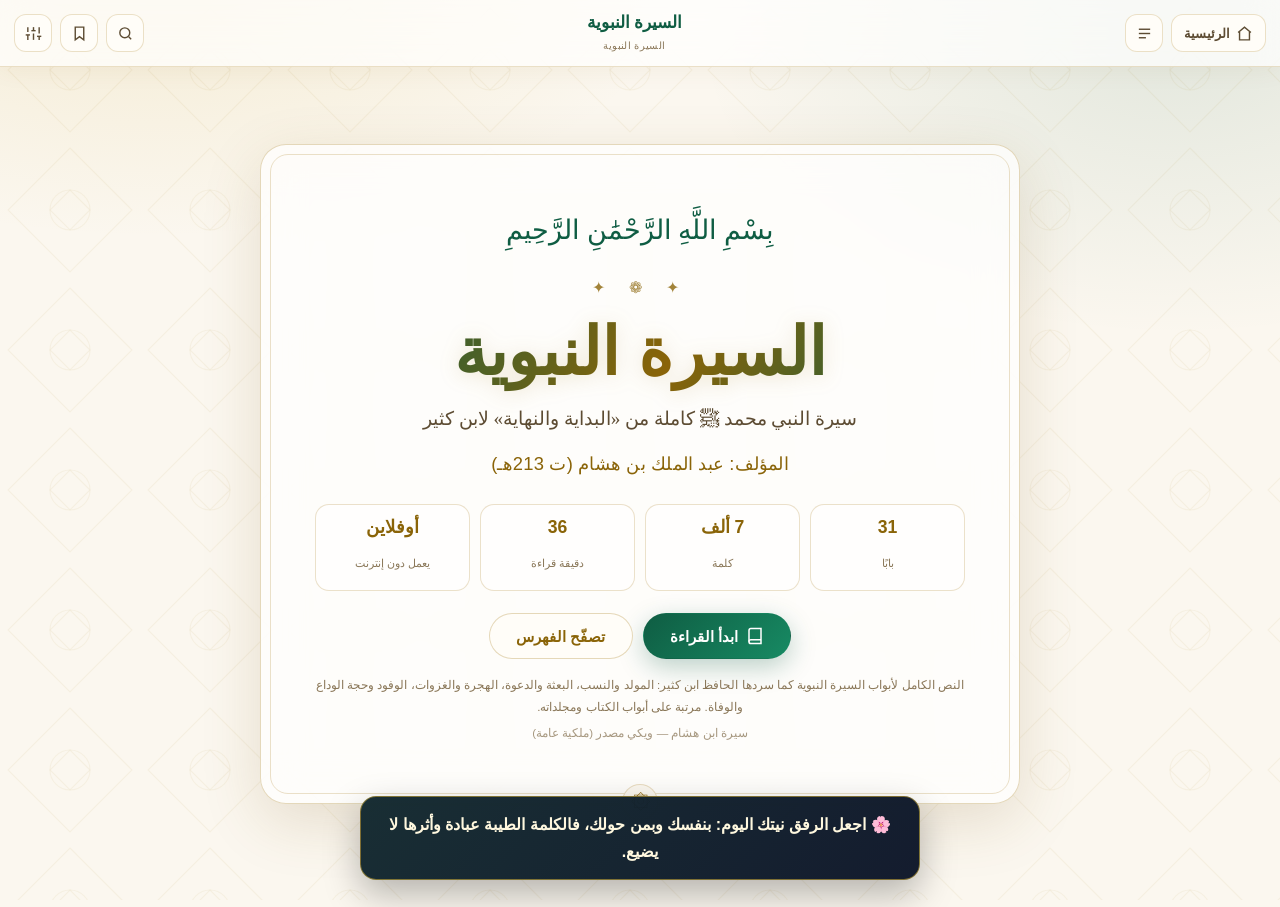
==== book.html @ a49c8659 "Add files via upload" ====
<!DOCTYPE html>
<html lang="ar" dir="rtl" data-theme="">
<head><meta http-equiv="Content-Security-Policy" content="default-src 'self' https: data: blob: 'unsafe-inline' 'unsafe-eval'; object-src 'none'; base-uri 'self'; form-action 'self'">
<meta charset="UTF-8">
<meta name="viewport" content="width=device-width, initial-scale=1, maximum-scale=5">
<title>الكتاب · رفيق المسلم</title>
<meta name="theme-color" content="#fbf7ef">
<link rel="manifest" href="./manifest.json">
<link rel="preconnect" href="https://fonts.googleapis.com">
<link rel="preconnect" href="https://fonts.gstatic.com" crossorigin>
<link href="https://fonts.googleapis.com/css2?family=Amiri:ital,wght@0,400;0,700;1,400&family=Scheherazade+New:wght@400;500;600;700&family=Reem+Kufi:wght@400;500;600;700&display=swap" rel="stylesheet">
<script>
(function(){
  var m='light';
  try{
    var q=new URLSearchParams(location.search).get('theme');
    var g=localStorage.getItem('rm_theme');
    m=q||g||'light';
  }catch(e){}
  if(m!=='dark') m='light';
  document.documentElement.setAttribute('data-theme',m==='dark'?'dark':'');
  document.documentElement.setAttribute('data-mode',m);
})();
</script>
<style>
:root{
  --bg:#fbf7ef; --bg2:#f4ecdc; --paper:#fffdf8; --ink:#2b2115; --ink-soft:#5d4c33; --ink-mute:#8a7758;
  --emerald:#0f5d43; --emerald-2:#178a63; --gold:#a37813; --gold-soft:#c9a227; --gold-line:rgba(163,120,19,.28);
  --accent:#8d2b2b; --line:rgba(163,120,19,.22); --line-strong:rgba(163,120,19,.45);
  --glass:rgba(255,255,255,.72); --glass-2:rgba(255,255,255,.55);
  --shadow:0 8px 30px rgba(120,88,23,.10); --shadow-lg:0 18px 60px rgba(120,88,23,.16);
  --fs:20px; --lh:2.05; --radius:18px;
  --font-q:'Amiri','Scheherazade New',serif; --font-b:'Scheherazade New','Amiri',serif;
  --font-d:'Reem Kufi','Cairo',sans-serif; --font-ui:'Reem Kufi','Tajawal',sans-serif;
}
html[data-theme="dark"]{
  --bg:#080e1a; --bg2:#0d1626; --paper:#111c2e; --ink:#ece7db; --ink-soft:#c3baa7; --ink-mute:#8d8677;
  --emerald:#5ad6a4; --emerald-2:#2fa87a; --gold:#e8c260; --gold-soft:#f5d783; --gold-line:rgba(232,194,96,.3);
  --accent:#e8837a; --line:rgba(232,194,96,.18); --line-strong:rgba(232,194,96,.4);
  --glass:rgba(19,31,49,.72); --glass-2:rgba(19,31,49,.55);
  --shadow:0 8px 30px rgba(0,0,0,.45); --shadow-lg:0 18px 60px rgba(0,0,0,.6);
}
*{box-sizing:border-box;margin:0;padding:0}
html{scroll-behavior:smooth;-webkit-text-size-adjust:100%}
body{
  font-family:var(--font-b);background:var(--bg);color:var(--ink);line-height:var(--lh);font-size:var(--fs);
  overflow-x:hidden;transition:background .35s,color .35s;
  background-image:
    radial-gradient(900px 500px at 12% -8%,rgba(201,162,39,.16),transparent 62%),
    radial-gradient(800px 500px at 92% 4%,rgba(15,93,67,.10),transparent 60%);
  background-attachment:fixed;
}
html[data-theme="dark"] body{background-image:radial-gradient(900px 520px at 12% -8%,rgba(232,194,96,.10),transparent 62%),radial-gradient(900px 520px at 92% 6%,rgba(45,168,122,.10),transparent 60%)}
body::before{
  content:"";position:fixed;inset:0;pointer-events:none;z-index:0;opacity:.45;
  background-image:url("data:image/svg+xml;utf8,<svg xmlns='http://www.w3.org/2000/svg' width='140' height='140' viewBox='0 0 140 140'><g fill='none' stroke='%23a37813' stroke-opacity='.13' stroke-width='1.1'><path d='M70 8 L132 70 L70 132 L8 70 Z'/><circle cx='70' cy='70' r='20'/><path d='M70 50 L90 70 L70 90 L50 70 Z'/></g></svg>");
  background-size:140px 140px;
}
html[data-theme="dark"] body::before{opacity:.25}
button{font-family:inherit;cursor:pointer;border:0;background:none;color:inherit}
::selection{background:rgba(201,162,39,.32)}
::-webkit-scrollbar{width:10px;height:10px}
::-webkit-scrollbar-thumb{background:var(--gold-line);border-radius:8px}

#bar{position:fixed;top:0;right:0;left:0;height:3px;z-index:60}
#barFill{height:100%;width:0;background:linear-gradient(90deg,var(--emerald),var(--gold-soft));box-shadow:0 0 10px var(--gold-line)}
header{
  position:sticky;top:0;z-index:50;display:flex;align-items:center;gap:8px;padding:10px 14px;
  background:var(--glass);backdrop-filter:blur(16px) saturate(1.2);border-bottom:1px solid var(--line);
  box-shadow:0 4px 24px rgba(120,88,23,.06);
}
.hbtn{display:inline-flex;align-items:center;justify-content:center;gap:6px;height:38px;min-width:38px;padding:0 12px;border-radius:12px;border:1px solid var(--line);background:var(--paper);color:var(--ink-soft);font-family:var(--font-ui);font-size:.8rem;font-weight:600;transition:.2s;white-space:nowrap}
.hbtn:hover{border-color:var(--line-strong);color:var(--ink);transform:translateY(-1px);box-shadow:var(--shadow)}
.hbtn svg{width:17px;height:17px;stroke:currentColor;fill:none;stroke-width:2}
.hbtn.icon{padding:0}
.brand{display:flex;flex-direction:column;align-items:center;gap:1px;flex:1;min-width:0;cursor:pointer}
.brand b{font-family:var(--font-d);font-size:1.05rem;color:var(--emerald);line-height:1.5;white-space:nowrap;overflow:hidden;text-overflow:ellipsis;max-width:100%}
.brand span{font-family:var(--font-ui);font-size:.62rem;color:var(--ink-mute);letter-spacing:.4px}
html[data-theme="dark"] .brand b{color:var(--gold)}

#cover{position:relative;z-index:1;min-height:calc(100vh - 60px);display:flex;align-items:center;justify-content:center;padding:34px 18px 60px}
.cover-card{position:relative;width:min(760px,100%);padding:clamp(24px,5vw,58px) clamp(18px,5vw,54px);text-align:center;background:var(--glass);backdrop-filter:blur(20px);border:1.5px solid var(--gold-line);border-radius:26px;box-shadow:var(--shadow-lg)}
.cover-card::before{content:"";position:absolute;inset:9px;border:1px solid var(--line);border-radius:18px;pointer-events:none}
.cover-card::after{content:"۞";position:absolute;bottom:-17px;left:50%;transform:translateX(-50%);width:34px;height:34px;background:var(--bg);color:var(--gold);font-size:20px;line-height:32px;border:1px solid var(--line);border-radius:50%}
.bismillah{font-family:var(--font-q);font-size:clamp(1.2rem,3.4vw,1.7rem);color:var(--emerald);margin-bottom:14px}
html[data-theme="dark"] .bismillah{color:var(--gold-soft)}
.orn{color:var(--gold);letter-spacing:10px;font-size:1rem;opacity:.8;margin:6px 0 4px}
.cover-title{font-family:var(--font-d);font-size:clamp(2.2rem,7.6vw,4.1rem);line-height:1.3;margin:6px 0 2px;background:linear-gradient(120deg,var(--emerald),var(--gold) 55%,var(--emerald));-webkit-background-clip:text;background-clip:text;color:transparent;filter:drop-shadow(0 2px 10px rgba(163,120,19,.18))}
html[data-theme="dark"] .cover-title{background:linear-gradient(120deg,var(--gold-soft),#fff5cf 45%,var(--gold));-webkit-background-clip:text;background-clip:text}
.cover-sub{font-family:var(--font-q);font-size:clamp(1rem,2.6vw,1.2rem);color:var(--ink-soft);margin-top:6px;line-height:1.9}
.cover-author{font-family:var(--font-d);font-size:clamp(.95rem,2.2vw,1.15rem);color:var(--gold);margin-top:8px;letter-spacing:.2px}
.cover-note2{font-family:var(--font-ui);font-size:.72rem;color:var(--ink-mute);margin-top:16px;line-height:1.9}
.cover-meta{display:flex;flex-wrap:wrap;gap:10px;justify-content:center;margin:22px 0 6px}
.meta{flex:1 1 120px;min-width:104px;padding:10px 12px;border:1px solid var(--line);border-radius:14px;background:var(--glass-2)}
.meta b{display:block;font-family:var(--font-ui);font-size:1.10rem;color:var(--gold);line-height:1.4}
.meta span{font-family:var(--font-ui);font-size:.7rem;color:var(--ink-mute)}
.cover-cta{display:flex;flex-wrap:wrap;gap:10px;justify-content:center;margin-top:22px}
.cta{display:inline-flex;align-items:center;gap:8px;padding:13px 26px;border-radius:999px;font-family:var(--font-ui);font-size:.92rem;font-weight:700;transition:.22s;border:1.5px solid transparent}
.cta.primary{background:linear-gradient(135deg,var(--emerald),var(--emerald-2));color:#fff;box-shadow:0 8px 26px rgba(15,93,67,.28)}
.cta.primary:hover{transform:translateY(-2px);box-shadow:0 12px 34px rgba(15,93,67,.36)}
.cta.ghost{border-color:var(--gold-line);color:var(--gold);background:var(--paper)}
.cta.ghost:hover{background:var(--gold);color:#fff;border-color:var(--gold)}

#reader{position:relative;z-index:1;display:none}
#reader.on{display:block}
.layout{display:flex;align-items:flex-start;max-width:1440px;margin:0 auto}
aside{position:sticky;top:59px;width:330px;flex:0 0 330px;height:calc(100vh - 59px);overflow-y:auto;border-left:1px solid var(--line);background:var(--glass);backdrop-filter:blur(14px);padding:14px 10px 40px}
aside h3{font-family:var(--font-d);font-size:1.05rem;color:var(--emerald);padding:6px 10px 10px;display:flex;justify-content:space-between;align-items:center}
html[data-theme="dark"] aside h3{color:var(--gold)}
aside h3 em{font-family:var(--font-ui);font-style:normal;font-size:.68rem;color:var(--ink-mute)}
#idxSearch{width:100%;padding:9px 12px;border-radius:12px;border:1px solid var(--line);background:var(--paper);color:var(--ink);font-family:var(--font-ui);font-size:.8rem;margin-bottom:10px}
.part-title{font-family:var(--font-ui);font-size:.7rem;letter-spacing:1px;color:var(--gold);margin:14px 10px 6px;padding-bottom:6px;border-bottom:1px dashed var(--line);display:flex;gap:6px;align-items:center}
.ch{display:flex;gap:8px;align-items:flex-start;padding:8px 10px;border-radius:10px;font-size:.82rem;line-height:1.6;color:var(--ink-soft);cursor:pointer;border:1px solid transparent;transition:.15s;font-family:var(--font-b)}
.ch:hover{background:var(--bg2);color:var(--ink);border-color:var(--line)}
.ch.active{background:linear-gradient(90deg,rgba(15,93,67,.14),rgba(201,162,39,.14));color:var(--emerald);font-weight:700;border-color:var(--gold-line)}
html[data-theme="dark"] .ch.active{color:var(--gold-soft)}
.ch i{flex:0 0 26px;height:20px;border-radius:6px;background:var(--bg2);color:var(--gold);font-family:var(--font-ui);font-size:.66rem;font-style:normal;display:flex;align-items:center;justify-content:center;margin-top:2px}
.ch.done i{background:var(--emerald);color:#fff}
.ch b{font-weight:inherit;flex:1}
main{flex:1;min-width:0;padding:22px clamp(14px,3vw,40px) 90px}
.chapter{max-width:860px;margin:0 auto 26px;background:var(--paper);border:1px solid var(--line);border-radius:var(--radius);padding:clamp(20px,3.4vw,42px);box-shadow:var(--shadow);position:relative;overflow:hidden}
.chapter::before{content:"";position:absolute;top:0;right:0;left:0;height:4px;background:linear-gradient(90deg,var(--emerald),var(--gold-soft),var(--emerald))}
.ch-head{text-align:center;padding-bottom:16px;margin-bottom:20px;border-bottom:1px solid var(--line);position:relative}
.ch-num{font-family:var(--font-ui);font-size:.7rem;letter-spacing:2px;color:var(--gold);display:block;margin-bottom:6px}
.ch-title{font-family:var(--font-d);font-size:clamp(1.4rem,3.6vw,1.95rem);line-height:1.6;color:var(--emerald)}
html[data-theme="dark"] .ch-title{color:var(--gold-soft)}
.ch-word{font-family:var(--font-ui);font-size:.66rem;color:var(--ink-mute);margin-top:6px}
.ch-actions{display:flex;gap:6px;justify-content:center;margin-top:12px;flex-wrap:wrap}
.act{display:inline-flex;align-items:center;gap:5px;padding:6px 12px;border-radius:999px;border:1px solid var(--line);background:var(--bg2);color:var(--ink-soft);font-family:var(--font-ui);font-size:.7rem;transition:.18s}
.act:hover{border-color:var(--gold);color:var(--gold)}
.act.on{background:var(--gold);color:#fff;border-color:var(--gold)}
.body p{margin:0 0 1.05em;text-align:justify;text-justify:inter-word;word-spacing:.04em}
.sub-h{font-family:var(--font-d);font-size:1.25rem;color:var(--emerald);margin:26px 0 12px;display:flex;align-items:center;gap:8px;line-height:1.6}
.sub-h::before{content:"❁";color:var(--gold);font-size:.9rem}
html[data-theme="dark"] .sub-h{color:var(--gold-soft)}
.verse,.quote{font-family:var(--font-q);font-size:1.08em;color:var(--emerald);background:linear-gradient(135deg,rgba(15,93,67,.06),rgba(201,162,39,.09));border-right:3px solid var(--emerald);border-left:3px solid var(--gold-soft);padding:14px 18px;margin:18px 0;border-radius:12px}
html[data-theme="dark"] .verse,html[data-theme="dark"] .quote{background:linear-gradient(135deg,rgba(90,214,164,.08),rgba(232,194,96,.08))}
.note{background:rgba(201,162,39,.10);border:1px dashed var(--gold-line);border-radius:12px;padding:12px 16px;margin:14px 0;font-size:.96em;color:var(--ink-soft)}
.list-block{list-style:none;margin:0 0 16px;padding:0}
.list-block li{position:relative;padding:6px 26px 6px 0;line-height:1.95}
.list-block li::before{content:"✦";position:absolute;right:4px;top:8px;color:var(--gold);font-size:.8rem}
/* سؤال وجواب */
.qa-q{display:flex;gap:10px;align-items:flex-start;font-weight:700;color:var(--emerald);font-size:1.05em;margin:26px 0 8px;line-height:1.9}
html[data-theme="dark"] .qa-q{color:var(--gold-soft)}
.qa-q .qn{flex:0 0 26px;height:26px;border-radius:9px;display:grid;place-items:center;background:linear-gradient(135deg,var(--emerald),var(--emerald-2));color:#fff;font-family:var(--font-ui);font-size:.75rem;margin-top:3px}
.qa-a{padding-right:36px}
.qa-a p{margin:0 0 .8em;text-align:justify}
.dalil{position:relative;margin:10px 0 4px 36px;padding:10px 14px;border-radius:10px;background:linear-gradient(135deg,rgba(201,162,39,.13),rgba(201,162,39,.04));border-right:3px solid var(--gold-soft);font-family:var(--font-q);font-size:.98em;color:var(--ink-soft)}
.dalil::before{content:"الدليل";position:absolute;top:-9px;right:10px;font-family:var(--font-ui);font-size:.6rem;color:#fff;background:var(--gold);padding:1px 8px;border-radius:8px}
.end-orn{text-align:center;color:var(--gold);letter-spacing:8px;margin-top:22px;padding-top:14px;border-top:1px dashed var(--line);font-size:.9rem}
.nav-ch{display:flex;gap:10px;max-width:860px;margin:0 auto}
.nav-ch button{flex:1;padding:12px 14px;border-radius:14px;border:1px solid var(--line);background:var(--paper);font-family:var(--font-ui);font-size:.8rem;color:var(--ink-soft);transition:.2s;display:flex;flex-direction:column;gap:3px}
.nav-ch button:hover:not(:disabled){border-color:var(--gold);color:var(--gold);transform:translateY(-2px);box-shadow:var(--shadow)}
.nav-ch button:disabled{opacity:.35;cursor:not-allowed}
.nav-ch small{font-size:.64rem;color:var(--ink-mute)}
.panel{position:fixed;inset:0;z-index:70;display:none;align-items:flex-start;justify-content:center;background:rgba(20,14,4,.45);backdrop-filter:blur(5px);padding:70px 14px 20px;overflow-y:auto}
.panel.on{display:flex}
.panel-card{width:min(760px,100%);background:var(--paper);border:1px solid var(--gold-line);border-radius:20px;box-shadow:var(--shadow-lg);padding:16px}
.panel-head{display:flex;align-items:center;gap:10px;margin-bottom:12px}
.panel-head h4{font-family:var(--font-d);font-size:1.05rem;color:var(--emerald);flex:1}
html[data-theme="dark"] .panel-head h4{color:var(--gold)}
.search-input{width:100%;padding:12px 16px;border-radius:14px;border:1px solid var(--line);background:var(--bg2);color:var(--ink);font-family:var(--font-b);font-size:.95rem}
.res{max-height:min(60vh,520px);overflow-y:auto;margin-top:12px}
.res-item{padding:11px 13px;border-radius:12px;border:1px solid transparent;cursor:pointer;transition:.15s}
.res-item:hover{background:var(--bg2);border-color:var(--line)}
.res-item b{display:block;font-family:var(--font-ui);font-size:.82rem;color:var(--emerald);margin-bottom:3px}
html[data-theme="dark"] .res-item b{color:var(--gold-soft)}
.res-item span{font-size:.82rem;color:var(--ink-soft);line-height:1.8;display:block}
.res-item mark{background:rgba(201,162,39,.32);color:inherit;border-radius:3px;padding:0 1px}
.hint{font-family:var(--font-ui);font-size:.75rem;color:var(--ink-mute);text-align:center;padding:14px}
.set-row{display:flex;align-items:center;justify-content:space-between;gap:12px;padding:11px 4px;border-bottom:1px solid var(--line);font-family:var(--font-ui);font-size:.85rem}
.set-row:last-child{border:0}
.stepper{display:flex;align-items:center;gap:8px}
.stepper button{width:34px;height:34px;border-radius:10px;border:1px solid var(--line);background:var(--bg2);font-size:1.05rem;color:var(--ink-soft)}
.stepper button:hover{background:var(--gold);color:#fff;border-color:var(--gold)}
.stepper b{min-width:52px;text-align:center;font-family:var(--font-ui);font-size:.82rem;color:var(--gold)}
.morph{position:relative;width:44px;height:44px;flex:0 0 44px;border-radius:50%;display:grid;place-items:center;background:radial-gradient(circle at 32% 28%,#fff9e6,#f2d98a 60%,#d9b95c);border:1px solid rgba(163,120,19,.5);box-shadow:0 6px 18px rgba(163,120,19,.25),inset 0 0 12px rgba(255,255,255,.6);overflow:hidden;transition:background .45s;cursor:pointer}
html[data-theme="dark"] .morph{background:radial-gradient(circle at 32% 28%,#2c3a58,#15213a 60%,#0a1222);box-shadow:0 6px 20px rgba(0,0,0,.5),inset 0 0 14px rgba(120,150,220,.18);border-color:rgba(232,194,96,.45)}
.morph svg{position:absolute;width:22px;height:22px;transition:transform .5s cubic-bezier(.4,0,.2,1),opacity .35s}
.morph .sun{color:#a37813;transform:translateY(0)}
.morph .moon{color:#ffe9a8;transform:translateY(140%) rotate(-40deg);opacity:0}
html[data-theme="dark"] .morph .sun{transform:translateY(-140%) rotate(40deg);opacity:0}
html[data-theme="dark"] .morph .moon{transform:translateY(0) rotate(0);opacity:1}
#toast{position:fixed;bottom:26px;left:50%;transform:translate(-50%,20px);z-index:90;background:var(--emerald);color:#fff;padding:9px 20px;border-radius:999px;font-family:var(--font-ui);font-size:.78rem;opacity:0;pointer-events:none;transition:.3s;box-shadow:var(--shadow-lg)}
#toast.on{opacity:1;transform:translate(-50%,0)}
#toTop{position:fixed;bottom:22px;left:22px;z-index:55;width:46px;height:46px;border-radius:50%;background:var(--paper);border:1px solid var(--gold-line);color:var(--gold);display:grid;place-items:center;box-shadow:var(--shadow);opacity:0;pointer-events:none;transition:.25s}
#toTop.on{opacity:1;pointer-events:auto}
#toTop:hover{background:var(--gold);color:#fff}
#loader{position:fixed;inset:0;display:grid;place-items:center;background:var(--bg);z-index:200;color:var(--gold);font-family:var(--font-d);font-size:1.2rem}
#loader.off{display:none}
@media (max-width:1024px){
  aside{position:fixed;top:0;right:-100%;height:100vh;width:min(330px,88vw);z-index:80;transition:right .3s;border-left:1px solid var(--line);box-shadow:var(--shadow-lg)}
  aside.open{right:0}
  main{padding:16px 12px 90px}
  .chapter{padding:20px 16px}
}
@media (max-width:560px){
  body{--fs:18px}
  .brand span{display:none}
  .hbtn span.lbl{display:none}
  .hbtn{padding:0;width:38px}
  .meta{flex:1 1 44%}
  .qa-a{padding-right:0}
  .dalil{margin-left:0}
}
@media print{
  header,aside,#toTop,.ch-actions,.nav-ch,.panel,#bar,#loader{display:none!important}
  body{background:#fff;color:#000;--fs:14pt}
  main{padding:0}
  .chapter{box-shadow:none;border:0;page-break-inside:avoid;max-width:100%}
  #reader{display:block!important}
  #cover{display:none!important}
}

/* تحسين وضوح الذهبي في الوضع النهاري */
html[data-mode="light"]{--gold:#8a6408;--gold-soft:#b8860b}
html[data-mode="light"] .meta b,
html[data-mode="light"] .cover-author,
html[data-mode="light"] .price,
html[data-mode="light"] .gold{color:#8a6408}
</style>
<script src="./rafiq-3d.js"></script><script src="./rafiq-daily-notifications.js"></script>
</head>
<body>
<div id="loader">جارٍ تجهيز الكتاب…</div>
<div id="bar"><div id="barFill"></div></div>
<header>
  <button class="hbtn" onclick="goHome()" title="العودة إلى رفيق المسلم">
    <svg viewBox="0 0 24 24"><path d="M3 10.5 12 3l9 7.5"/><path d="M5 9.5V21h14V9.5"/></svg>
    <span class="lbl">الرئيسية</span>
  </button>
  <button class="hbtn icon" onclick="toggleAside()" title="الفهرس" aria-label="الفهرس">
    <svg viewBox="0 0 24 24"><line x1="4" y1="6" x2="20" y2="6"/><line x1="4" y1="12" x2="20" y2="12"/><line x1="4" y1="18" x2="14" y2="18"/></svg>
  </button>
  <div class="brand" onclick="showCover()"><b id="brandTitle">الكتاب</b><span id="brandSub">رفيق المسلم</span></div>
  <button class="hbtn icon" onclick="openPanel('searchPanel')" title="بحث" aria-label="بحث">
    <svg viewBox="0 0 24 24"><circle cx="11" cy="11" r="7"/><line x1="20" y1="20" x2="16.5" y2="16.5"/></svg>
  </button>
  <button class="hbtn icon" onclick="openPanel('bookmarkPanel')" title="العلامات" aria-label="العلامات">
    <svg viewBox="0 0 24 24"><path d="M6 3h12v18l-6-4.5L6 21z"/></svg>
  </button>
  <button class="hbtn icon" onclick="openPanel('setPanel')" title="إعدادات القراءة" aria-label="إعدادات">
    <svg viewBox="0 0 24 24"><path d="M4 21v-7"/><path d="M4 10V3"/><path d="M12 21v-9"/><path d="M12 8V3"/><path d="M20 21v-5"/><path d="M20 12V3"/><line x1="1" y1="14" x2="7" y2="14"/><line x1="9" y1="8" x2="15" y2="8"/><line x1="17" y1="16" x2="23" y2="16"/></svg>
  </button>
</header>

<section id="cover">
  <div class="cover-card">
    <div class="bismillah">بِسْمِ اللَّهِ الرَّحْمَٰنِ الرَّحِيمِ</div>
    <div class="orn">✦ ❁ ✦</div>
    <h1 class="cover-title" id="cvTitle">الكتاب</h1>
    <div class="cover-sub" id="cvSub"></div>
    <div class="cover-author" id="cvAuthor"></div>
    <div class="cover-meta">
      <div class="meta"><b id="mtCh">—</b><span>بابًا</span></div>
      <div class="meta"><b id="mtWords">—</b><span>كلمة</span></div>
      <div class="meta"><b id="mtTime">—</b><span id="mtTimeUnit">دقيقة قراءة</span></div>
      <div class="meta"><b>أوفلاين</b><span>يعمل دون إنترنت</span></div>
    </div>
    <div class="cover-cta">
      <button class="cta primary" onclick="continueReading()">
        <svg width="18" height="18" viewBox="0 0 24 24" fill="none" stroke="currentColor" stroke-width="2"><path d="M4 19.5A2.5 2.5 0 0 1 6.5 17H20"/><path d="M6.5 2H20v20H6.5A2.5 2.5 0 0 1 4 19.5v-15A2.5 2.5 0 0 1 6.5 2z"/></svg>
        <span id="ctaLabel">ابدأ القراءة</span>
      </button>
      <button class="cta ghost" onclick="startReader(); toggleAside(true)">تصفّح الفهرس</button>
    </div>
    <div class="cover-note2" id="cvNote"></div>
    <div class="cover-note2" id="cvSource" style="opacity:.75;margin-top:4px"></div>
  </div>
</section>

<div id="reader">
  <div class="layout">
    <aside id="aside">
      <h3>الفهرس <em id="idxCount"></em></h3>
      <input id="idxSearch" type="search" placeholder="ابحث في العناوين…" oninput="filterIndex(this.value)">
      <div id="chapters"></div>
    </aside>
    <main>
      <article class="chapter" id="chapterBox"></article>
      <div class="nav-ch">
        <button id="prevBtn" onclick="step(-1)"><small>السابق</small><span id="prevTitle">—</span></button>
        <button id="nextBtn" onclick="step(1)"><small>التالي</small><span id="nextTitle">—</span></button>
      </div>
    </main>
  </div>
</div>

<div class="panel" id="searchPanel">
  <div class="panel-card">
    <div class="panel-head"><h4>🔎 بحث في الكتاب</h4><button class="hbtn icon" onclick="closePanel('searchPanel')" aria-label="إغلاق">✕</button></div>
    <input class="search-input" id="searchInput" type="search" placeholder="اكتب كلمة للبحث…" oninput="doSearch(this.value)">
    <div class="res" id="searchRes"><div class="hint">ابحث في نص الكتاب كله.</div></div>
  </div>
</div>

<div class="panel" id="bookmarkPanel">
  <div class="panel-card">
    <div class="panel-head"><h4>🔖 علاماتي</h4><button class="hbtn icon" onclick="closePanel('bookmarkPanel')" aria-label="إغلاق">✕</button></div>
    <div class="res" id="bmRes"></div>
  </div>
</div>

<div class="panel" id="setPanel">
  <div class="panel-card">
    <div class="panel-head"><h4>⚙️ إعدادات القراءة</h4><button class="hbtn icon" onclick="closePanel('setPanel')" aria-label="إغلاق">✕</button></div>
    <div class="set-row"><span>🌗 الوضع الليلي / النهاري</span>
      <button class="morph" onclick="toggleTheme()" aria-label="تبديل الوضع">
        <svg class="sun" viewBox="0 0 24 24" fill="none" stroke="currentColor" stroke-width="2.2" stroke-linecap="round"><circle cx="12" cy="12" r="4.2"/><path d="M12 2v2.4M12 19.6V22M2 12h2.4M19.6 12H22M4.9 4.9l1.7 1.7M17.4 17.4l1.7 1.7M19.1 4.9l-1.7 1.7M6.6 17.4l-1.7 1.7"/></svg>
        <svg class="moon" viewBox="0 0 24 24" fill="currentColor"><path d="M20.5 15.2A8.6 8.6 0 0 1 9.4 4.1a8.8 8.8 0 1 0 11.1 11.1z"/></svg>
      </button>
    </div>
    <div class="set-row"><span>🔠 حجم الخط</span><div class="stepper"><button onclick="setFs(-1)">−</button><b id="fsVal">20</b><button onclick="setFs(1)">+</button></div></div>
    <div class="set-row"><span>↕️ تباعد الأسطر</span><div class="stepper"><button onclick="setLh(-1)">−</button><b id="lhVal">2.0</b><button onclick="setLh(1)">+</button></div></div>
    <div class="set-row"><span>📍 موضعي</span><button class="act" onclick="closePanel('setPanel');continueReading()">أكمل من حيث توقفت</button></div>
  </div>
</div>

<button id="toTop" onclick="scrollTo({top:0,behavior:'smooth'})" aria-label="أعلى">
  <svg width="20" height="20" viewBox="0 0 24 24" fill="none" stroke="currentColor" stroke-width="2.4"><polyline points="18 15 12 9 6 15"/></svg>
</button>
<div id="toast"></div>

<script>
(function(){
  'use strict';
  var $=function(s,r){return (r||document).querySelector(s)};
  var WHICH=(function(){try{return (new URLSearchParams(location.search).get('book')||'seerah').toLowerCase()}catch(e){return 'seerah'}})();
  var BOOKS={
    seerah:{title:'السيرة النبوية',sub:'سيرة النبي محمد ﷺ كاملة من «البداية والنهاية» لابن كثير',files:['seerah-book.js'],global:'RFQ_SEERAH_BOOK',kind:'raw',
      note:'النص الكامل لأبواب السيرة النبوية كما سردها الحافظ ابن كثير: المولد والنسب، البعثة والدعوة، الهجرة والغزوات، الوفود وحجة الوداع والوفاة. مرتبة على أبواب الكتاب ومجلداته.'},
    fiqh:{title:'الفقه الميسّر في ضوء الكتاب والسنة',sub:'أحكام العبادات والمعاملات بالأدلة المختصرة — إعداد نخبة من أهل العلم بإشراف مجمع الملك فهد',files:['ilm-fiqh.js','fiqh-extra.js'],global:'ILM_FIQH',kind:'fiqh',
      note:'عشرة أبواب و97 مسألة في العبادات والمعاملات والنكاح والمواريث والجنايات، بصيغة سؤال وجواب على ما عليه جمهور أهل العلم، مع الدليل المختصر. المرجع: كتاب «الفقه الميسر في ضوء الكتاب والسنة» الصادر عن مجمع الملك فهد لطباعة المصحف الشريف بالمدينة المنورة (الطبعة الأولى 1424هـ).'}
  };
  var CFG=BOOKS[WHICH]||BOOKS.seerah;
  var CH=[], S={ch:0, fs:20, lh:20, bm:[], done:[]}, LS='rfqbook_'+WHICH;

  function num(n){return String(n)}
  function esc(s){return String(s==null?'':s).replace(/&/g,'&amp;').replace(/</g,'&lt;').replace(/>/g,'&gt;')}
  function toast(m){var t=$('#toast');t.textContent=m;t.classList.add('on');clearTimeout(t._t);t._t=setTimeout(function(){t.classList.remove('on')},1600)}
  function cleanHtml(h){return String(h||'').replace(/<script[\s\S]*?<\/script>/gi,'').replace(/ on\w+="[^"]*"/gi,'').replace(/javascript:/gi,'')}
  function wordsOf(blocks){var n=0;blocks.forEach(function(b){var t='';if(b.items)t=b.items.join(' ');else t=(b.v||b.q||b.a||b.dalil||'');n+=String(t).replace(/<[^>]+>/g,' ').split(/\s+/).filter(Boolean).length});return n}

  /* ---- بناء الكتاب من بيانات المكتبة ---- */
  function buildSeerah(d){
    var out=[];
    (d.stations||[]).forEach(function(st){
      var blocks=[];
      if(st.sub) blocks.push({t:'note',v:st.sub});
      (st.blocks||[]).forEach(function(b){blocks.push(b)});
      out.push({title:st.title,badge:st.stage||'',blocks:blocks,words:wordsOf(blocks)});
    });
    var extra=[
      {title:'شمائله ﷺ وأخلاقه',badge:'خاتمة',blocks:[
        {t:'p',v:'كان النبي ﷺ أحسن الناس خَلقًا وخُلقًا، وصفه الله تعالى بقوله: ﴿وَإِنَّكَ لَعَلَىٰ خُلُقٍ عَظِيمٍ﴾. وكان أشد الناس تواضعًا، يخدم في بيته، ويجيب دعوة الفقير، ويبدأ من لقيه بالسلام، ولا يأنف أن يمشي مع الأرملة والمسكين في حاجتهما.'},
        {t:'p',v:'وكان أشد الناس رحمةً بالصغار والضعفاء والحيوان، وأشدهم حياءً، كان إذا كره شيئًا عُرف في وجهه، وكان يُكثر ذكر الله، ويقوم من الليل حتى تتفطر قدماه، ويقول: «أفلا أرغب أن أكون عبدًا شكورًا».'},
        {t:'h',v:'من صفاته الخَلقية'},
        {t:'p',v:'كان مربوع القامة، أزهر اللون، شديد السواد في الشعر واللحية، ضخم الكفين والقدمين، كث اللحية، في لحيته سبع عشرة شيبة، وكان خاتم النبوة بين كتفيه، طيّب الرائحة حتى إن من سلك طريقًا بعده عرف أنه سلكه من طيب عرقه.'},
        {t:'quote',v:'قال أنس بن مالك رضي الله عنه: «خدمتُ النبي ﷺ عشر سنين، فوالله ما قال لي أفٍّ قط، ولا قال لشيءٍ فعلتُه: لِمَ فعلتَه؟ ولا لشيءٍ لم أفعلْه: ألا فعلتَه؟» — متفق عليه.'},
        {t:'note',v:'الدروس: الرحمة والحياء والصدق والتواضع والعمل في خدمة النفس؛ فالكبير لا يَعِيبُه أن يخدم أهله.'}
      ]},
      {title:'أزواجه وأولاده',badge:'خاتمة',blocks:[
        {t:'p',v:'تزوّج النبي ﷺ إحدى عشرة امرأة، كلُّهنّ أمهات المؤمنين رضي الله عنهنّ، ومنهنّ: خديجة بنت خويلد، وسودة بنت زمعة، وعائشة بنت أبي بكر، وحفصة بنت عمر، وزينب بنت خزيمة، وأم سلمة هند بنت أبي أمية، وزينب بنت جحش، وجويرية بنت الحارث، وصفية بنت حيي، وميمونة بنت الحارث، وأم حبيبة رملة بنت أبي سفيان.'},
        {t:'p',v:'وأولاده: القاسم، وعبد الله (الطاهر أو الطيب)، وإبراهيم، وأمه مارية القبطية، وبنتاه: زينب، ورقية، وأم كلثوم، وفاطمة الزهراء رضي الله عنها، وجميع أولاده من خديجة إلا إبراهيم.'},
        {t:'p',v:'وكان ﷺ عظيم الرعاية لهنّ، يُساوي بينهنّ في النفقة والقَسْم، ويقول: «خيرُكم خيرُكم لأهله»، وأوصى ﷺ بأهل بيته خيرًا، وقال في فاطمة: «فاطمة بَضْعة منّي، يُريبُني ما أرابها».'},
        {t:'note',v:'الدروس: الرحمة الأسرية، والعدل بين الأزواج، والحفاظ على صلة الأهل والأبناء.'}
      ]},
      {title:'أصحابه وخاصة أهل بيته',badge:'خاتمة',blocks:[
        {t:'p',v:'تربّى على يده ﷺ جيلٌ فريد نقل الدين كاملًا: أبو بكر الصديق، وعمر الفاروق، وعثمان ذو النورين، وعلي بن أبي طالب، وطلحة والزبير وسعد وسعيد وعبد الرحمن بن عوف وأبو عبيدة، وأهل الصفة، والنساء الأوائل: خديجة وعائشة وفاطمة، وسُمّوا «السابقون الأولون».'},
        {t:'p',v:'وقد زكّاهم الله تعالى في كتابه: ﴿وَالسَّابِقُونَ الْأَوَّلُونَ مِنَ الْمُهَاجِرِينَ وَالْأَنصَارِ وَالَّذِينَ اتَّبَعُوهُم بِإِحْسَانٍ رَّضِيَ اللَّهُ عَنْهُمْ وَرَضُوا عَنْهُ﴾، وقال ﷺ: «لا تسبّوا أصحابي؛ فلو أنَّ أحدكم أنفق مثل أُحدٍ ذهبًا ما بلغ مُدَّ أحدهم».'},
        {t:'note',v:'الدروس: محبتهم واقتفاء أثرهم، وسلامة القلب تجاههم، والاقتداء بعلمائهم.'}
      ]},
      {title:'دلائل نبوّته ﷺ',badge:'خاتمة',blocks:[
        {t:'p',v:'أعظم دلائل نبوّته القرآن الكريم، المعجز في نظمه ومعناه وصدق أخباره، ثم ما شهدته كتب أهل الكتاب من صفته، ثم الآيات التي أجريت على يديه: انشقاق القمر، ونبع الماء من بين أصابعه، وتكثير الطعام، وحنين الجذع، وإخباره بالمغيبات التي وقعت كما أخبر.'},
        {t:'quote',v:'قال جابر بن عبدالله رضي الله عنه: «عطش الناس يوم الحديبية، فتوضأ النبي ﷺ، ثم دعا، فجعل الماء يثور من بين أصابعه، فشرب الناس وتوضّئوا» — رواه البخاري.'},
        {t:'note',v:'الدروس: تصديق النبي ﷺ فيما أخبر، والاعتصام بسنته، وتقديم الوحي على الهوى.'}
      ]}
    ];
    extra.forEach(function(c){out.push({title:c.title,badge:c.badge,blocks:c.blocks,words:wordsOf(c.blocks)})});
    return {intro:d.intro||'',chapters:out,note:CFG.note};
  }
  function buildFiqh(d){
    var out=[];
    (d.chapters||[]).forEach(function(c){
      var blocks=[];
      if(c.sub) blocks.push({t:'note',v:c.sub});
      (c.qa||[]).forEach(function(x){
        blocks.push({t:'q',v:x.q});
        if(x.a) blocks.push({t:'a',v:x.a});
        if(x.dalil) blocks.push({t:'dalil',v:x.dalil});
      });
      out.push({title:c.title,badge:'',blocks:blocks,words:wordsOf(blocks)});
    });
    return {intro:d.intro||'',chapters:out,note:CFG.note};
  }

  function loadScripts(list,done){
    var i=0;
    (function next(){
      if(i>=list.length)return done();
      var s=document.createElement('script');
      s.src=list[i++];
      s.onload=next;
      s.onerror=function(){$('#loader').textContent='تعذّر تحميل بيانات الكتاب'};
      document.body.appendChild(s);
    })();
  }
  function buildRaw(d){
    var out=[];
    (d.chapters||[]).forEach(function(c){
      var blocks=(c.text||[]).map(function(p){return {t:'p',v:p}});
      out.push({title:c.title,part:c.part||'',badge:'',blocks:blocks,words:c.words||wordsOf(blocks)});
    });
    return {intro:d.intro||'',chapters:out,note:CFG.note,author:d.author||'',source:d.source||''};
  }
  function boot(){
    var files=CFG.files||[CFG.file];
    loadScripts(files,function(){
      var raw=window[CFG.global];
      if(!raw){$('#loader').textContent='تعذّر تحميل الكتاب';return}
      if(CFG.kind==='fiqh'&&window.RFQ_FIQH_EXTRA&&window.RFQ_FIQH_EXTRA.chapters){
        var base={};(raw.chapters||[]).forEach(function(c){base[c.title.replace(/\s*—\s*تكملة$/,'')]=c});
        (raw.chapters||[]).concat(window.RFQ_FIQH_EXTRA.chapters).forEach(function(c){
          var key=c.title.replace(/\s*—\s*تكملة$/,'');
          if(!base[key]){base[key]={title:key,icon:c.icon,sub:c.sub,qa:[]}}
          if(base[key].qa!==c.qa)base[key].qa=base[key].qa.concat(c.qa||[]);
          
        });
        raw.chapters=Object.keys(base).map(function(k){var c=base[k];if(!c.qa)c.qa=[];return c});
      }
      var built=CFG.kind==='fiqh'?buildFiqh(raw):(CFG.kind==='raw'?buildRaw(raw):buildSeerah(raw));
      CH=built.chapters.filter(function(c){return (c.words||0)>3});
      CH.forEach(function(c,i){c.id=WHICH+'-'+i});
      window.RFQ_CHAPTERS=CH;
      $('#cvTitle').textContent=CFG.title;
      $('#brandTitle').textContent=CFG.title;
      $('#cvSub').textContent=CFG.sub;
      $('#brandSub').textContent=CFG.kind==='fiqh'?'الفقه الميسّر':'السيرة النبوية';
      $('#cvNote').textContent=built.note;
      if($('#cvAuthor'))$('#cvAuthor').textContent=built.author?('المؤلف: '+built.author):'';
      if($('#cvSource'))$('#cvSource').textContent=built.source||'';
      document.title=CFG.title+' · رفيق المسلم';
      load(); render(); $('#loader').classList.add('off'); window.bookReady=true;
    });
  }

  /* ---- حالة القراءة ---- */
  function load(){
    try{var o=JSON.parse(localStorage.getItem(LS)||'{}');for(var k in o)S[k]=o[k]}catch(e){}
    if(!Array.isArray(S.bm))S.bm=[];
    if(!Array.isArray(S.done))S.done=[];
    if(typeof S.fs!=='number')S.fs=20;
    if(typeof S.lh!=='number')S.lh=20;
    if(S.ch<0||S.ch>=CH.length)S.ch=0;
  }
  function save(){try{localStorage.setItem(LS,JSON.stringify(S))}catch(e){}}

  /* ---- الثيم ---- */
  function setTheme(mode,quiet,persist){
    document.documentElement.setAttribute('data-theme',mode==='dark'?'dark':'');
    document.documentElement.setAttribute('data-mode',mode);
    var meta=document.querySelector('meta[name="theme-color"]');
    if(meta)meta.setAttribute('content',mode==='dark'?'#080e1a':'#fbf7ef');
    if(persist){try{localStorage.setItem('rm_theme',mode)}catch(e){}}
    if(!quiet)toast(mode==='dark'?'🌙 الوضع الليلي':'☀️ الوضع النهاري');
  }
  function toggleTheme(){setTheme(document.documentElement.getAttribute('data-mode')==='dark'?'light':'dark',false,true)}
  window.toggleTheme=toggleTheme;
  setTheme(document.documentElement.getAttribute('data-mode')==='dark'?'dark':'light',true);
  window.addEventListener('storage',function(e){if(e.key==='rm_theme'&&e.newValue)setTheme(e.newValue==='dark'?'dark':'light',true)});
  window.addEventListener('message',function(e){if(e.origin!==location.origin)return;var d=e.data||{};if(d&&d.type==='rafiq:theme')setTheme(d.mode==='dark'?'dark':'light',true)});

  function goHome(){
    if(window.parent&&window.parent!==window){try{window.parent.postMessage('book:close','*');return}catch(e){}}
    location.href='index.html';
  }
  window.goHome=goHome;

  /* ---- الفهرس ---- */
  function render(){
    var box=$('#chapters'),lastPart='';
    box.innerHTML=CH.map(function(c,i){
      var head='';
      if(c.part&&c.part!==lastPart){lastPart=c.part;head='<div class="part-title">'+esc(c.part)+'</div>'}
      return head+'<div class="ch'+(i===S.ch?' active':'')+(S.done.indexOf(i)>-1?' done':'')+'" data-i="'+i+'" onclick="openChapter('+i+')"><i>'+(i+1)+'</i><b>'+esc(c.title)+'</b></div>';
    }).join('');
    $('#idxCount').textContent=CH.length+' بابًا';
    var w=CH.reduce(function(a,c){return a+(c.words||0)},0);
    $('#mtCh').textContent=num(CH.length);
    $('#mtWords').textContent=num(w>=1000?Math.round(w/1000)+' ألف':w);
    var mins=Math.max(1,Math.round(w/180));
    if(mins>=180){$('#mtTime').textContent=num(Math.round(mins/60));if($('#mtTimeUnit'))$('#mtTimeUnit').textContent='ساعة قراءة';}
    else{$('#mtTime').textContent=num(mins);if($('#mtTimeUnit'))$('#mtTimeUnit').textContent='دقيقة قراءة';}
    if(S.done.length)$('#ctaLabel').textContent='أكمل من الباب '+num(S.ch+1);
    applyFs();
  }
  function filterIndex(q){q=(q||'').trim();document.querySelectorAll('#chapters .ch').forEach(function(el){var i=+el.getAttribute('data-i');el.style.display=(!q||CH[i].title.indexOf(q)>-1)?'':'none'})}
  window.filterIndex=filterIndex;

  function blockHtml(b){
    if(b.t==='h') return '<h3 class="sub-h">'+esc(b.v)+'</h3>';
    if(b.t==='quote') return '<div class="quote">'+esc(b.v)+'</div>';
    if(b.t==='note') return '<div class="note">'+esc(b.v)+'</div>';
    if(b.t==='list') return '<ul class="list-block">'+(b.items||[]).map(function(x){return '<li>'+esc(x)+'</li>'}).join('')+'</ul>';
    if(b.t==='q') return '<div class="qa-q"><span class="qn">س</span><span>'+esc(b.v)+'</span></div>';
    if(b.t==='a') return '<div class="qa-a">'+cleanHtml(b.v)+'</div>';
    if(b.t==='dalil') return '<div class="dalil">'+cleanHtml(b.v)+'</div>';
    return '<p>'+cleanHtml(b.v)+'</p>';
  }
  function renderChapter(i){
    var c=CH[i];if(!c)return;
    var box=$('#chapterBox');
    box.innerHTML='<div class="ch-head"><span class="ch-num">'+(c.badge?esc(c.badge)+' · ':'')+'الباب '+num(i+1)+' من '+num(CH.length)+'</span>'+
      '<h2 class="ch-title">'+esc(c.title)+'</h2><div class="ch-word">'+num(c.words||0)+' كلمة تقريبًا</div>'+
      '<div class="ch-actions"><button class="act'+(S.bm.indexOf(i)>-1?' on':'')+'" onclick="toggleBm('+i+')">🔖 '+(S.bm.indexOf(i)>-1?'محفوظ':'علامة')+'</button>'+
      '<button class="act" onclick="copyChapter('+i+')">📋 نسخ</button>'+
      '<button class="act'+(S.done.indexOf(i)>-1?' on':'')+'" onclick="markDone('+i+')">✓ '+(S.done.indexOf(i)>-1?'تمت قراءته':'تحديد كمقروء')+'</button></div></div>'+
      '<div class="body">'+c.blocks.map(blockHtml).join('')+'</div><div class="end-orn">۞ ۞ ۞</div>';
    $('#prevTitle').textContent=i>0?CH[i-1].title.slice(0,40):'—';
    $('#nextTitle').textContent=i<CH.length-1?CH[i+1].title.slice(0,40):'—';
    $('#prevBtn').disabled=i<=0;$('#nextBtn').disabled=i>=CH.length-1;
    document.querySelectorAll('#chapters .ch').forEach(function(el){var j=+el.getAttribute('data-i');el.classList.toggle('active',j===i);el.classList.toggle('done',S.done.indexOf(j)>-1)});
    document.title=c.title+' · '+CFG.title;
    document.querySelectorAll('.panel.on').forEach(function(p){p.classList.remove('on')});
    if(matchMedia('(max-width:1024px)').matches)$('#aside').classList.remove('open');
    scrollTo({top:0,behavior:'auto'});
    setTimeout(function(){var a=document.querySelector('#chapters .ch.active');if(a&&a.scrollIntoView)a.scrollIntoView({block:'nearest'})},60);
  }
  function openChapter(i){S.ch=i;save();startReader();renderChapter(i)}
  window.openChapter=openChapter;
  function step(d){var n=S.ch+d;if(n>=0&&n<CH.length)openChapter(n)}
  window.step=step;
  function startReader(){$('#cover').style.display='none';$('#reader').classList.add('on');applyFs();}
  window.startReader=startReader;
  function showCover(){$('#reader').classList.remove('on');$('#cover').style.display='';document.title=CFG.title+' · رفيق المسلم';scrollTo({top:0,behavior:'smooth'})}
  window.showCover=showCover;
  function continueReading(){openChapter(S.ch||0)}
  window.continueReading=continueReading;

  function toggleBm(i){var k=S.bm.indexOf(i);if(k>-1){S.bm.splice(k,1);toast('أُزيلت العلامة')}else{S.bm.push(i);toast('🔖 حُفظت العلامة')}save();renderChapter(i)}
  window.toggleBm=toggleBm;
  function markDone(i){var k=S.done.indexOf(i);if(k>-1)S.done.splice(k,1);else S.done.push(i);save();renderChapter(i)}
  window.markDone=markDone;
  function copyChapter(i){
    var c=CH[i];
    var tmp=document.createElement('div');tmp.innerHTML=c.blocks.map(blockHtml).join('');
    var txt=c.title+'\n\n'+tmp.textContent.replace(/\n{3,}/g,'\n\n').trim()+'\n\n— '+CFG.title;
    (navigator.clipboard?navigator.clipboard.writeText(txt):Promise.reject()).then(function(){toast('📋 نُسخ الباب')},function(){toast('تعذّر النسخ')});
  }
  window.copyChapter=copyChapter;

  function openPanel(id){var p=document.getElementById(id);if(!p)return;p.classList.add('on');if(id==='searchPanel')setTimeout(function(){$('#searchInput').focus()},80);if(id==='bookmarkPanel')renderBm()}
  function closePanel(id){var p=document.getElementById(id);if(p)p.classList.remove('on')}
  window.openPanel=openPanel;window.closePanel=closePanel;
  document.querySelectorAll('.panel').forEach(function(p){p.addEventListener('click',function(e){if(e.target===p)p.classList.remove('on')})});
  function renderBm(){
    var box=$('#bmRes');
    if(!S.bm.length){box.innerHTML='<div class="hint">لا توجد علامات بعد.</div>';return}
    box.innerHTML=S.bm.slice().sort(function(a,b){return a-b}).map(function(i){
      return '<div class="res-item" onclick="closePanel(\'bookmarkPanel\');openChapter('+i+')"><b>الباب '+(i+1)+'</b><span>'+esc(CH[i].title)+'</span></div>';
    }).join('');
  }

  var tmr=null;
  function doSearch(q){clearTimeout(tmr);tmr=setTimeout(function(){runSearch(q)},180)}
  window.doSearch=doSearch;
  function plain(b){
    b=b||{};
    if(b.items)return b.items.join(' — ');
    return String(b.v||b.q||b.a||b.dalil||'').replace(/<[^>]+>/g,' ');
  }
  function runSearch(q){
    q=(q||'').trim();var box=$('#searchRes');
    if(q.length<2){box.innerHTML='<div class="hint">اكتب حرفين على الأقل.</div>';return}
    var res=[];
    for(var i=0;i<CH.length&&res.length<60;i++){
      var t=CH[i].title;
      if(t.indexOf(q)>-1)res.push({i:i,title:'عنوان الباب',snip:esc(t)});
      var bl=CH[i].blocks;
      for(var b=0;b<bl.length;b++){
        var txt=plain(bl[b]),pos=txt.indexOf(q);
        if(pos>-1){
          var st=Math.max(0,pos-70),en=Math.min(txt.length,pos+q.length+110);
          var snip=esc((st>0?'… ':'')+txt.slice(st,en)+' …').replace(new RegExp(q.replace(/[.*+?^${}()|[\]\\]/g,'\\$&'),'g'),'<mark>'+esc(q)+'</mark>');
          res.push({i:i,title:CH[i].title,snip:snip});break;
        }
      }
    }
    if(!res.length){box.innerHTML='<div class="hint">لا نتائج لـ «'+esc(q)+'»</div>';return}
    box.innerHTML=res.map(function(r){return '<div class="res-item" onclick="closePanel(\'searchPanel\');openChapter('+r.i+')"><b>'+esc(r.title)+'</b><span>'+r.snip+'</span></div>'}).join('');
  }

  function applyFs(){
    document.documentElement.style.setProperty('--fs',S.fs+'px');
    document.documentElement.style.setProperty('--lh',(S.lh/10));
    var f=$('#fsVal'),l=$('#lhVal');if(f)f.textContent=S.fs;if(l)l.textContent=(S.lh/10).toFixed(1);
  }
  function setFs(d){S.fs=Math.max(16,Math.min(30,S.fs+d));save();applyFs()}
  function setLh(d){S.lh=Math.max(15,Math.min(26,S.lh+d));save();applyFs()}
  window.setFs=setFs;window.setLh=setLh;
  function toggleAside(force){var a=$('#aside');if(force===true)a.classList.add('open');else if(force===false)a.classList.remove('open');else a.classList.toggle('open')}
  window.toggleAside=toggleAside;

  function onScroll(){
    var h=document.documentElement,max=(h.scrollHeight-h.clientHeight)||1;
    $('#barFill').style.width=Math.min(100,Math.max(0,h.scrollTop/max*100))+'%';
    $('#toTop').classList.toggle('on',h.scrollTop>500);
  }
  addEventListener('scroll',onScroll,{passive:true});
  document.addEventListener('keydown',function(e){
    if(e.target&&/INPUT|TEXTAREA/.test(e.target.tagName))return;
    if(e.key==='Escape')document.querySelectorAll('.panel.on').forEach(function(p){p.classList.remove('on')});
    if($('#reader').classList.contains('on')){
      if(e.key==='ArrowLeft')step(1);
      if(e.key==='ArrowRight')step(-1);
      if(e.key==='/'){e.preventDefault();openPanel('searchPanel')}
    }
  });
  boot();onScroll();
})();
</script>
</body>
</html>
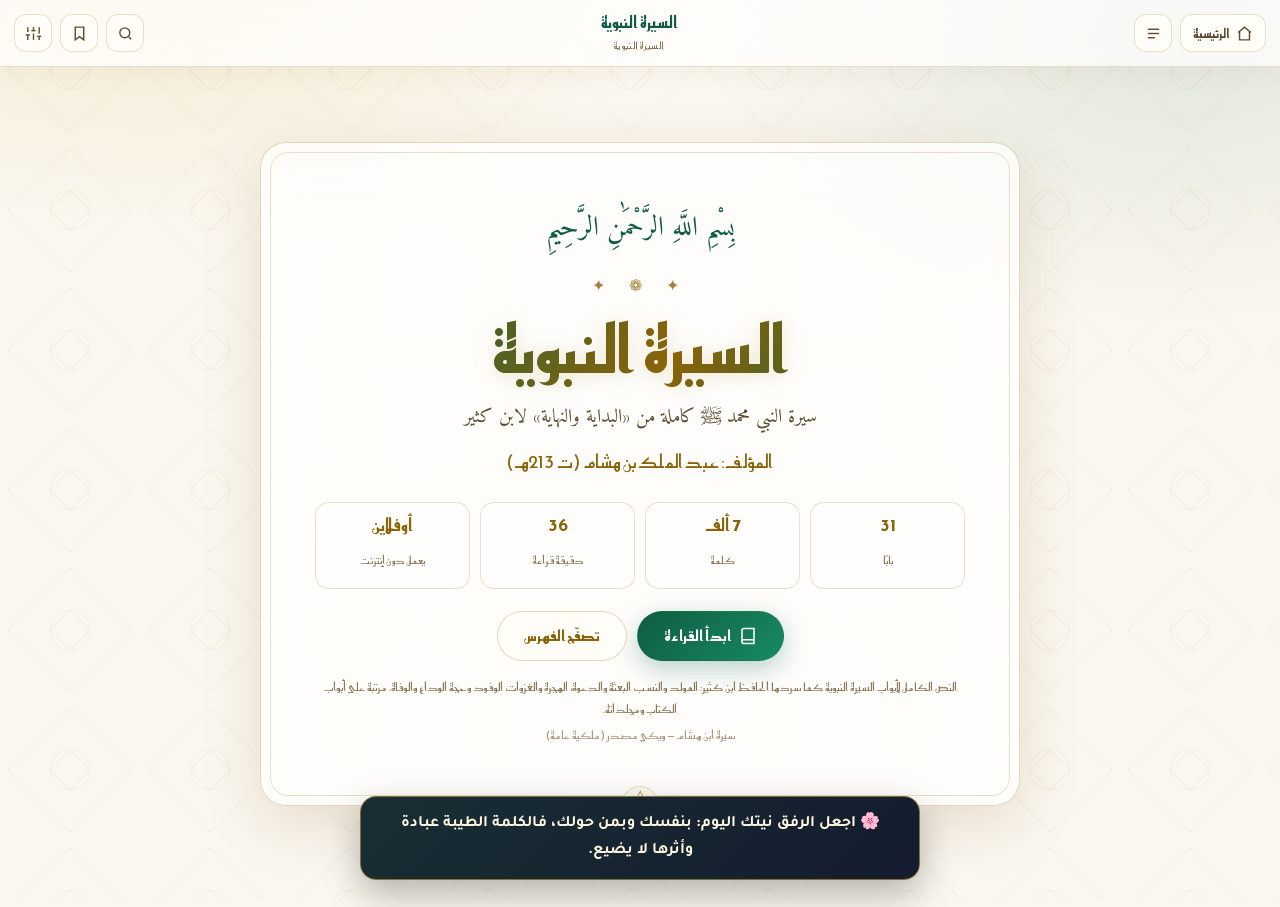
==== commit 6f186194: "مزامنة v15.2: تحسينات الأمان وتحديثات المصحف والصوت - ربط مجلد التطبيق بالمستودع ليكون مصدر التطوير " ====
--- a/book.html
+++ b/book.html
@@ -1,14 +1,12 @@
 <!DOCTYPE html>
 <html lang="ar" dir="rtl" data-theme="">
-<head><meta http-equiv="Content-Security-Policy" content="default-src 'self' https: data: blob: 'unsafe-inline' 'unsafe-eval'; object-src 'none'; base-uri 'self'; form-action 'self'">
-<meta charset="UTF-8">
+<head><meta http-equiv="Content-Security-Policy" content="default-src 'self'; script-src 'self' 'unsafe-inline'; style-src 'self' 'unsafe-inline'; img-src 'self' data: blob: https:; media-src 'self' blob: https:; font-src 'self' data:; connect-src 'self' https:; frame-src 'self'; worker-src 'self' blob:; manifest-src 'self'; object-src 'none'; base-uri 'self'; form-action 'self'; upgrade-insecure-requests">
+<meta charset="UTF-8"><meta name="referrer" content="strict-origin-when-cross-origin"><script src="./rafiq-storage-shim.js"></script>
 <meta name="viewport" content="width=device-width, initial-scale=1, maximum-scale=5">
 <title>الكتاب · رفيق المسلم</title>
 <meta name="theme-color" content="#fbf7ef">
 <link rel="manifest" href="./manifest.json">
-<link rel="preconnect" href="https://fonts.googleapis.com">
-<link rel="preconnect" href="https://fonts.gstatic.com" crossorigin>
-<link href="https://fonts.googleapis.com/css2?family=Amiri:ital,wght@0,400;0,700;1,400&family=Scheherazade+New:wght@400;500;600;700&family=Reem+Kufi:wght@400;500;600;700&display=swap" rel="stylesheet">
+<link rel="stylesheet" href="./rafiq-fonts.css?v=1">
 <script>
 (function(){
   var m='light';
@@ -244,7 +242,7 @@
   </button>
 </header>
 
-<section id="cover">
+<section id="cover" role="main">
   <div class="cover-card">
     <div class="bismillah">بِسْمِ اللَّهِ الرَّحْمَٰنِ الرَّحِيمِ</div>
     <div class="orn">✦ ❁ ✦</div>
--- a/rafiq-fonts.css
+++ b/rafiq-fonts.css
@@ -0,0 +1,54 @@
+/* رفيق المسلم — خطوط محلية (تعمل بدون إنترنت). المصدر: @fontsource (ترخيص OFL).
+   الصيغة: woff2 لنطاقَي arabic و latin فقط. */
+@font-face{font-family:'Tajawal';font-style:normal;font-weight:300;font-display:swap;src:url(./fonts/tajawal-arabic-300-normal.woff2) format('woff2');unicode-range:U+0600-06FF,U+0750-077F,U+0870-088E,U+0890-0891,U+0897-08E1,U+08E3-08FF,U+200C-200E,U+2010-2011,U+204F,U+2E41,U+FB50-FDFF,U+FE70-FE74,U+FE76-FEFC,U+102E0-102FB,U+10E60-10E7E,U+10EC2-10EC4,U+10EFC-10EFF,U+1EE00-1EE03,U+1EE05-1EE1F,U+1EE21-1EE22,U+1EE24,U+1EE27,U+1EE29-1EE32,U+1EE34-1EE37,U+1EE39,U+1EE3B,U+1EE42,U+1EE47,U+1EE49,U+1EE4B,U+1EE4D-1EE4F,U+1EE51-1EE52,U+1EE54,U+1EE57,U+1EE59,U+1EE5B,U+1EE5D,U+1EE5F,U+1EE61-1EE62,U+1EE64,U+1EE67-1EE6A,U+1EE6C-1EE72,U+1EE74-1EE77,U+1EE79-1EE7C,U+1EE7E,U+1EE80-1EE89,U+1EE8B-1EE9B,U+1EEA1-1EEA3,U+1EEA5-1EEA9,U+1EEAB-1EEBB,U+1EEF0-1EEF1}
+@font-face{font-family:'Tajawal';font-style:normal;font-weight:300;font-display:swap;src:url(./fonts/tajawal-latin-300-normal.woff2) format('woff2');unicode-range:U+0000-00FF,U+0131,U+0152-0153,U+02BB-02BC,U+02C6,U+02DA,U+02DC,U+0304,U+0308,U+0329,U+2000-206F,U+20AC,U+2122,U+2191,U+2193,U+2212,U+2215,U+FEFF,U+FFFD}
+@font-face{font-family:'Tajawal';font-style:normal;font-weight:400;font-display:swap;src:url(./fonts/tajawal-arabic-400-normal.woff2) format('woff2');unicode-range:U+0600-06FF,U+0750-077F,U+0870-088E,U+0890-0891,U+0897-08E1,U+08E3-08FF,U+200C-200E,U+2010-2011,U+204F,U+2E41,U+FB50-FDFF,U+FE70-FE74,U+FE76-FEFC,U+102E0-102FB,U+10E60-10E7E,U+10EC2-10EC4,U+10EFC-10EFF,U+1EE00-1EE03,U+1EE05-1EE1F,U+1EE21-1EE22,U+1EE24,U+1EE27,U+1EE29-1EE32,U+1EE34-1EE37,U+1EE39,U+1EE3B,U+1EE42,U+1EE47,U+1EE49,U+1EE4B,U+1EE4D-1EE4F,U+1EE51-1EE52,U+1EE54,U+1EE57,U+1EE59,U+1EE5B,U+1EE5D,U+1EE5F,U+1EE61-1EE62,U+1EE64,U+1EE67-1EE6A,U+1EE6C-1EE72,U+1EE74-1EE77,U+1EE79-1EE7C,U+1EE7E,U+1EE80-1EE89,U+1EE8B-1EE9B,U+1EEA1-1EEA3,U+1EEA5-1EEA9,U+1EEAB-1EEBB,U+1EEF0-1EEF1}
+@font-face{font-family:'Tajawal';font-style:normal;font-weight:400;font-display:swap;src:url(./fonts/tajawal-latin-400-normal.woff2) format('woff2');unicode-range:U+0000-00FF,U+0131,U+0152-0153,U+02BB-02BC,U+02C6,U+02DA,U+02DC,U+0304,U+0308,U+0329,U+2000-206F,U+20AC,U+2122,U+2191,U+2193,U+2212,U+2215,U+FEFF,U+FFFD}
+@font-face{font-family:'Tajawal';font-style:normal;font-weight:500;font-display:swap;src:url(./fonts/tajawal-arabic-500-normal.woff2) format('woff2');unicode-range:U+0600-06FF,U+0750-077F,U+0870-088E,U+0890-0891,U+0897-08E1,U+08E3-08FF,U+200C-200E,U+2010-2011,U+204F,U+2E41,U+FB50-FDFF,U+FE70-FE74,U+FE76-FEFC,U+102E0-102FB,U+10E60-10E7E,U+10EC2-10EC4,U+10EFC-10EFF,U+1EE00-1EE03,U+1EE05-1EE1F,U+1EE21-1EE22,U+1EE24,U+1EE27,U+1EE29-1EE32,U+1EE34-1EE37,U+1EE39,U+1EE3B,U+1EE42,U+1EE47,U+1EE49,U+1EE4B,U+1EE4D-1EE4F,U+1EE51-1EE52,U+1EE54,U+1EE57,U+1EE59,U+1EE5B,U+1EE5D,U+1EE5F,U+1EE61-1EE62,U+1EE64,U+1EE67-1EE6A,U+1EE6C-1EE72,U+1EE74-1EE77,U+1EE79-1EE7C,U+1EE7E,U+1EE80-1EE89,U+1EE8B-1EE9B,U+1EEA1-1EEA3,U+1EEA5-1EEA9,U+1EEAB-1EEBB,U+1EEF0-1EEF1}
+@font-face{font-family:'Tajawal';font-style:normal;font-weight:500;font-display:swap;src:url(./fonts/tajawal-latin-500-normal.woff2) format('woff2');unicode-range:U+0000-00FF,U+0131,U+0152-0153,U+02BB-02BC,U+02C6,U+02DA,U+02DC,U+0304,U+0308,U+0329,U+2000-206F,U+20AC,U+2122,U+2191,U+2193,U+2212,U+2215,U+FEFF,U+FFFD}
+@font-face{font-family:'Tajawal';font-style:normal;font-weight:700;font-display:swap;src:url(./fonts/tajawal-arabic-700-normal.woff2) format('woff2');unicode-range:U+0600-06FF,U+0750-077F,U+0870-088E,U+0890-0891,U+0897-08E1,U+08E3-08FF,U+200C-200E,U+2010-2011,U+204F,U+2E41,U+FB50-FDFF,U+FE70-FE74,U+FE76-FEFC,U+102E0-102FB,U+10E60-10E7E,U+10EC2-10EC4,U+10EFC-10EFF,U+1EE00-1EE03,U+1EE05-1EE1F,U+1EE21-1EE22,U+1EE24,U+1EE27,U+1EE29-1EE32,U+1EE34-1EE37,U+1EE39,U+1EE3B,U+1EE42,U+1EE47,U+1EE49,U+1EE4B,U+1EE4D-1EE4F,U+1EE51-1EE52,U+1EE54,U+1EE57,U+1EE59,U+1EE5B,U+1EE5D,U+1EE5F,U+1EE61-1EE62,U+1EE64,U+1EE67-1EE6A,U+1EE6C-1EE72,U+1EE74-1EE77,U+1EE79-1EE7C,U+1EE7E,U+1EE80-1EE89,U+1EE8B-1EE9B,U+1EEA1-1EEA3,U+1EEA5-1EEA9,U+1EEAB-1EEBB,U+1EEF0-1EEF1}
+@font-face{font-family:'Tajawal';font-style:normal;font-weight:700;font-display:swap;src:url(./fonts/tajawal-latin-700-normal.woff2) format('woff2');unicode-range:U+0000-00FF,U+0131,U+0152-0153,U+02BB-02BC,U+02C6,U+02DA,U+02DC,U+0304,U+0308,U+0329,U+2000-206F,U+20AC,U+2122,U+2191,U+2193,U+2212,U+2215,U+FEFF,U+FFFD}
+@font-face{font-family:'Tajawal';font-style:normal;font-weight:800;font-display:swap;src:url(./fonts/tajawal-arabic-800-normal.woff2) format('woff2');unicode-range:U+0600-06FF,U+0750-077F,U+0870-088E,U+0890-0891,U+0897-08E1,U+08E3-08FF,U+200C-200E,U+2010-2011,U+204F,U+2E41,U+FB50-FDFF,U+FE70-FE74,U+FE76-FEFC,U+102E0-102FB,U+10E60-10E7E,U+10EC2-10EC4,U+10EFC-10EFF,U+1EE00-1EE03,U+1EE05-1EE1F,U+1EE21-1EE22,U+1EE24,U+1EE27,U+1EE29-1EE32,U+1EE34-1EE37,U+1EE39,U+1EE3B,U+1EE42,U+1EE47,U+1EE49,U+1EE4B,U+1EE4D-1EE4F,U+1EE51-1EE52,U+1EE54,U+1EE57,U+1EE59,U+1EE5B,U+1EE5D,U+1EE5F,U+1EE61-1EE62,U+1EE64,U+1EE67-1EE6A,U+1EE6C-1EE72,U+1EE74-1EE77,U+1EE79-1EE7C,U+1EE7E,U+1EE80-1EE89,U+1EE8B-1EE9B,U+1EEA1-1EEA3,U+1EEA5-1EEA9,U+1EEAB-1EEBB,U+1EEF0-1EEF1}
+@font-face{font-family:'Tajawal';font-style:normal;font-weight:800;font-display:swap;src:url(./fonts/tajawal-latin-800-normal.woff2) format('woff2');unicode-range:U+0000-00FF,U+0131,U+0152-0153,U+02BB-02BC,U+02C6,U+02DA,U+02DC,U+0304,U+0308,U+0329,U+2000-206F,U+20AC,U+2122,U+2191,U+2193,U+2212,U+2215,U+FEFF,U+FFFD}
+@font-face{font-family:'Tajawal';font-style:normal;font-weight:900;font-display:swap;src:url(./fonts/tajawal-arabic-900-normal.woff2) format('woff2');unicode-range:U+0600-06FF,U+0750-077F,U+0870-088E,U+0890-0891,U+0897-08E1,U+08E3-08FF,U+200C-200E,U+2010-2011,U+204F,U+2E41,U+FB50-FDFF,U+FE70-FE74,U+FE76-FEFC,U+102E0-102FB,U+10E60-10E7E,U+10EC2-10EC4,U+10EFC-10EFF,U+1EE00-1EE03,U+1EE05-1EE1F,U+1EE21-1EE22,U+1EE24,U+1EE27,U+1EE29-1EE32,U+1EE34-1EE37,U+1EE39,U+1EE3B,U+1EE42,U+1EE47,U+1EE49,U+1EE4B,U+1EE4D-1EE4F,U+1EE51-1EE52,U+1EE54,U+1EE57,U+1EE59,U+1EE5B,U+1EE5D,U+1EE5F,U+1EE61-1EE62,U+1EE64,U+1EE67-1EE6A,U+1EE6C-1EE72,U+1EE74-1EE77,U+1EE79-1EE7C,U+1EE7E,U+1EE80-1EE89,U+1EE8B-1EE9B,U+1EEA1-1EEA3,U+1EEA5-1EEA9,U+1EEAB-1EEBB,U+1EEF0-1EEF1}
+@font-face{font-family:'Tajawal';font-style:normal;font-weight:900;font-display:swap;src:url(./fonts/tajawal-latin-900-normal.woff2) format('woff2');unicode-range:U+0000-00FF,U+0131,U+0152-0153,U+02BB-02BC,U+02C6,U+02DA,U+02DC,U+0304,U+0308,U+0329,U+2000-206F,U+20AC,U+2122,U+2191,U+2193,U+2212,U+2215,U+FEFF,U+FFFD}
+@font-face{font-family:'Amiri';font-style:normal;font-weight:400;font-display:swap;src:url(./fonts/amiri-arabic-400-normal.woff2) format('woff2');unicode-range:U+0600-06FF,U+0750-077F,U+0870-088E,U+0890-0891,U+0897-08E1,U+08E3-08FF,U+200C-200E,U+2010-2011,U+204F,U+2E41,U+FB50-FDFF,U+FE70-FE74,U+FE76-FEFC,U+102E0-102FB,U+10E60-10E7E,U+10EC2-10EC4,U+10EFC-10EFF,U+1EE00-1EE03,U+1EE05-1EE1F,U+1EE21-1EE22,U+1EE24,U+1EE27,U+1EE29-1EE32,U+1EE34-1EE37,U+1EE39,U+1EE3B,U+1EE42,U+1EE47,U+1EE49,U+1EE4B,U+1EE4D-1EE4F,U+1EE51-1EE52,U+1EE54,U+1EE57,U+1EE59,U+1EE5B,U+1EE5D,U+1EE5F,U+1EE61-1EE62,U+1EE64,U+1EE67-1EE6A,U+1EE6C-1EE72,U+1EE74-1EE77,U+1EE79-1EE7C,U+1EE7E,U+1EE80-1EE89,U+1EE8B-1EE9B,U+1EEA1-1EEA3,U+1EEA5-1EEA9,U+1EEAB-1EEBB,U+1EEF0-1EEF1}
+@font-face{font-family:'Amiri';font-style:normal;font-weight:400;font-display:swap;src:url(./fonts/amiri-latin-400-normal.woff2) format('woff2');unicode-range:U+0000-00FF,U+0131,U+0152-0153,U+02BB-02BC,U+02C6,U+02DA,U+02DC,U+0304,U+0308,U+0329,U+2000-206F,U+20AC,U+2122,U+2191,U+2193,U+2212,U+2215,U+FEFF,U+FFFD}
+@font-face{font-family:'Amiri';font-style:normal;font-weight:700;font-display:swap;src:url(./fonts/amiri-arabic-700-normal.woff2) format('woff2');unicode-range:U+0600-06FF,U+0750-077F,U+0870-088E,U+0890-0891,U+0897-08E1,U+08E3-08FF,U+200C-200E,U+2010-2011,U+204F,U+2E41,U+FB50-FDFF,U+FE70-FE74,U+FE76-FEFC,U+102E0-102FB,U+10E60-10E7E,U+10EC2-10EC4,U+10EFC-10EFF,U+1EE00-1EE03,U+1EE05-1EE1F,U+1EE21-1EE22,U+1EE24,U+1EE27,U+1EE29-1EE32,U+1EE34-1EE37,U+1EE39,U+1EE3B,U+1EE42,U+1EE47,U+1EE49,U+1EE4B,U+1EE4D-1EE4F,U+1EE51-1EE52,U+1EE54,U+1EE57,U+1EE59,U+1EE5B,U+1EE5D,U+1EE5F,U+1EE61-1EE62,U+1EE64,U+1EE67-1EE6A,U+1EE6C-1EE72,U+1EE74-1EE77,U+1EE79-1EE7C,U+1EE7E,U+1EE80-1EE89,U+1EE8B-1EE9B,U+1EEA1-1EEA3,U+1EEA5-1EEA9,U+1EEAB-1EEBB,U+1EEF0-1EEF1}
+@font-face{font-family:'Amiri';font-style:normal;font-weight:700;font-display:swap;src:url(./fonts/amiri-latin-700-normal.woff2) format('woff2');unicode-range:U+0000-00FF,U+0131,U+0152-0153,U+02BB-02BC,U+02C6,U+02DA,U+02DC,U+0304,U+0308,U+0329,U+2000-206F,U+20AC,U+2122,U+2191,U+2193,U+2212,U+2215,U+FEFF,U+FFFD}
+@font-face{font-family:'Amiri';font-style:italic;font-weight:400;font-display:swap;src:url(./fonts/amiri-arabic-400-italic.woff2) format('woff2');unicode-range:U+0600-06FF,U+0750-077F,U+0870-088E,U+0890-0891,U+0897-08E1,U+08E3-08FF,U+200C-200E,U+2010-2011,U+204F,U+2E41,U+FB50-FDFF,U+FE70-FE74,U+FE76-FEFC,U+102E0-102FB,U+10E60-10E7E,U+10EC2-10EC4,U+10EFC-10EFF,U+1EE00-1EE03,U+1EE05-1EE1F,U+1EE21-1EE22,U+1EE24,U+1EE27,U+1EE29-1EE32,U+1EE34-1EE37,U+1EE39,U+1EE3B,U+1EE42,U+1EE47,U+1EE49,U+1EE4B,U+1EE4D-1EE4F,U+1EE51-1EE52,U+1EE54,U+1EE57,U+1EE59,U+1EE5B,U+1EE5D,U+1EE5F,U+1EE61-1EE62,U+1EE64,U+1EE67-1EE6A,U+1EE6C-1EE72,U+1EE74-1EE77,U+1EE79-1EE7C,U+1EE7E,U+1EE80-1EE89,U+1EE8B-1EE9B,U+1EEA1-1EEA3,U+1EEA5-1EEA9,U+1EEAB-1EEBB,U+1EEF0-1EEF1}
+@font-face{font-family:'Amiri';font-style:italic;font-weight:400;font-display:swap;src:url(./fonts/amiri-latin-400-italic.woff2) format('woff2');unicode-range:U+0000-00FF,U+0131,U+0152-0153,U+02BB-02BC,U+02C6,U+02DA,U+02DC,U+0304,U+0308,U+0329,U+2000-206F,U+20AC,U+2122,U+2191,U+2193,U+2212,U+2215,U+FEFF,U+FFFD}
+@font-face{font-family:'Amiri';font-style:italic;font-weight:700;font-display:swap;src:url(./fonts/amiri-arabic-700-italic.woff2) format('woff2');unicode-range:U+0600-06FF,U+0750-077F,U+0870-088E,U+0890-0891,U+0897-08E1,U+08E3-08FF,U+200C-200E,U+2010-2011,U+204F,U+2E41,U+FB50-FDFF,U+FE70-FE74,U+FE76-FEFC,U+102E0-102FB,U+10E60-10E7E,U+10EC2-10EC4,U+10EFC-10EFF,U+1EE00-1EE03,U+1EE05-1EE1F,U+1EE21-1EE22,U+1EE24,U+1EE27,U+1EE29-1EE32,U+1EE34-1EE37,U+1EE39,U+1EE3B,U+1EE42,U+1EE47,U+1EE49,U+1EE4B,U+1EE4D-1EE4F,U+1EE51-1EE52,U+1EE54,U+1EE57,U+1EE59,U+1EE5B,U+1EE5D,U+1EE5F,U+1EE61-1EE62,U+1EE64,U+1EE67-1EE6A,U+1EE6C-1EE72,U+1EE74-1EE77,U+1EE79-1EE7C,U+1EE7E,U+1EE80-1EE89,U+1EE8B-1EE9B,U+1EEA1-1EEA3,U+1EEA5-1EEA9,U+1EEAB-1EEBB,U+1EEF0-1EEF1}
+@font-face{font-family:'Amiri';font-style:italic;font-weight:700;font-display:swap;src:url(./fonts/amiri-latin-700-italic.woff2) format('woff2');unicode-range:U+0000-00FF,U+0131,U+0152-0153,U+02BB-02BC,U+02C6,U+02DA,U+02DC,U+0304,U+0308,U+0329,U+2000-206F,U+20AC,U+2122,U+2191,U+2193,U+2212,U+2215,U+FEFF,U+FFFD}
+@font-face{font-family:'Amiri Quran';font-style:normal;font-weight:400;font-display:swap;src:url(./fonts/amiri-quran-arabic-400-normal.woff2) format('woff2');unicode-range:U+0600-06FF,U+0750-077F,U+0870-088E,U+0890-0891,U+0897-08E1,U+08E3-08FF,U+200C-200E,U+2010-2011,U+204F,U+2E41,U+FB50-FDFF,U+FE70-FE74,U+FE76-FEFC,U+102E0-102FB,U+10E60-10E7E,U+10EC2-10EC4,U+10EFC-10EFF,U+1EE00-1EE03,U+1EE05-1EE1F,U+1EE21-1EE22,U+1EE24,U+1EE27,U+1EE29-1EE32,U+1EE34-1EE37,U+1EE39,U+1EE3B,U+1EE42,U+1EE47,U+1EE49,U+1EE4B,U+1EE4D-1EE4F,U+1EE51-1EE52,U+1EE54,U+1EE57,U+1EE59,U+1EE5B,U+1EE5D,U+1EE5F,U+1EE61-1EE62,U+1EE64,U+1EE67-1EE6A,U+1EE6C-1EE72,U+1EE74-1EE77,U+1EE79-1EE7C,U+1EE7E,U+1EE80-1EE89,U+1EE8B-1EE9B,U+1EEA1-1EEA3,U+1EEA5-1EEA9,U+1EEAB-1EEBB,U+1EEF0-1EEF1}
+@font-face{font-family:'Amiri Quran';font-style:normal;font-weight:400;font-display:swap;src:url(./fonts/amiri-quran-latin-400-normal.woff2) format('woff2');unicode-range:U+0000-00FF,U+0131,U+0152-0153,U+02BB-02BC,U+02C6,U+02DA,U+02DC,U+0304,U+0308,U+0329,U+2000-206F,U+20AC,U+2122,U+2191,U+2193,U+2212,U+2215,U+FEFF,U+FFFD}
+@font-face{font-family:'Scheherazade New';font-style:normal;font-weight:400;font-display:swap;src:url(./fonts/scheherazade-new-arabic-400-normal.woff2) format('woff2');unicode-range:U+0600-06FF,U+0750-077F,U+0870-088E,U+0890-0891,U+0897-08E1,U+08E3-08FF,U+200C-200E,U+2010-2011,U+204F,U+2E41,U+FB50-FDFF,U+FE70-FE74,U+FE76-FEFC,U+102E0-102FB,U+10E60-10E7E,U+10EC2-10EC4,U+10EFC-10EFF,U+1EE00-1EE03,U+1EE05-1EE1F,U+1EE21-1EE22,U+1EE24,U+1EE27,U+1EE29-1EE32,U+1EE34-1EE37,U+1EE39,U+1EE3B,U+1EE42,U+1EE47,U+1EE49,U+1EE4B,U+1EE4D-1EE4F,U+1EE51-1EE52,U+1EE54,U+1EE57,U+1EE59,U+1EE5B,U+1EE5D,U+1EE5F,U+1EE61-1EE62,U+1EE64,U+1EE67-1EE6A,U+1EE6C-1EE72,U+1EE74-1EE77,U+1EE79-1EE7C,U+1EE7E,U+1EE80-1EE89,U+1EE8B-1EE9B,U+1EEA1-1EEA3,U+1EEA5-1EEA9,U+1EEAB-1EEBB,U+1EEF0-1EEF1}
+@font-face{font-family:'Scheherazade New';font-style:normal;font-weight:400;font-display:swap;src:url(./fonts/scheherazade-new-latin-400-normal.woff2) format('woff2');unicode-range:U+0000-00FF,U+0131,U+0152-0153,U+02BB-02BC,U+02C6,U+02DA,U+02DC,U+0304,U+0308,U+0329,U+2000-206F,U+20AC,U+2122,U+2191,U+2193,U+2212,U+2215,U+FEFF,U+FFFD}
+@font-face{font-family:'Scheherazade New';font-style:normal;font-weight:500;font-display:swap;src:url(./fonts/scheherazade-new-arabic-500-normal.woff2) format('woff2');unicode-range:U+0600-06FF,U+0750-077F,U+0870-088E,U+0890-0891,U+0897-08E1,U+08E3-08FF,U+200C-200E,U+2010-2011,U+204F,U+2E41,U+FB50-FDFF,U+FE70-FE74,U+FE76-FEFC,U+102E0-102FB,U+10E60-10E7E,U+10EC2-10EC4,U+10EFC-10EFF,U+1EE00-1EE03,U+1EE05-1EE1F,U+1EE21-1EE22,U+1EE24,U+1EE27,U+1EE29-1EE32,U+1EE34-1EE37,U+1EE39,U+1EE3B,U+1EE42,U+1EE47,U+1EE49,U+1EE4B,U+1EE4D-1EE4F,U+1EE51-1EE52,U+1EE54,U+1EE57,U+1EE59,U+1EE5B,U+1EE5D,U+1EE5F,U+1EE61-1EE62,U+1EE64,U+1EE67-1EE6A,U+1EE6C-1EE72,U+1EE74-1EE77,U+1EE79-1EE7C,U+1EE7E,U+1EE80-1EE89,U+1EE8B-1EE9B,U+1EEA1-1EEA3,U+1EEA5-1EEA9,U+1EEAB-1EEBB,U+1EEF0-1EEF1}
+@font-face{font-family:'Scheherazade New';font-style:normal;font-weight:500;font-display:swap;src:url(./fonts/scheherazade-new-latin-500-normal.woff2) format('woff2');unicode-range:U+0000-00FF,U+0131,U+0152-0153,U+02BB-02BC,U+02C6,U+02DA,U+02DC,U+0304,U+0308,U+0329,U+2000-206F,U+20AC,U+2122,U+2191,U+2193,U+2212,U+2215,U+FEFF,U+FFFD}
+@font-face{font-family:'Scheherazade New';font-style:normal;font-weight:600;font-display:swap;src:url(./fonts/scheherazade-new-arabic-600-normal.woff2) format('woff2');unicode-range:U+0600-06FF,U+0750-077F,U+0870-088E,U+0890-0891,U+0897-08E1,U+08E3-08FF,U+200C-200E,U+2010-2011,U+204F,U+2E41,U+FB50-FDFF,U+FE70-FE74,U+FE76-FEFC,U+102E0-102FB,U+10E60-10E7E,U+10EC2-10EC4,U+10EFC-10EFF,U+1EE00-1EE03,U+1EE05-1EE1F,U+1EE21-1EE22,U+1EE24,U+1EE27,U+1EE29-1EE32,U+1EE34-1EE37,U+1EE39,U+1EE3B,U+1EE42,U+1EE47,U+1EE49,U+1EE4B,U+1EE4D-1EE4F,U+1EE51-1EE52,U+1EE54,U+1EE57,U+1EE59,U+1EE5B,U+1EE5D,U+1EE5F,U+1EE61-1EE62,U+1EE64,U+1EE67-1EE6A,U+1EE6C-1EE72,U+1EE74-1EE77,U+1EE79-1EE7C,U+1EE7E,U+1EE80-1EE89,U+1EE8B-1EE9B,U+1EEA1-1EEA3,U+1EEA5-1EEA9,U+1EEAB-1EEBB,U+1EEF0-1EEF1}
+@font-face{font-family:'Scheherazade New';font-style:normal;font-weight:600;font-display:swap;src:url(./fonts/scheherazade-new-latin-600-normal.woff2) format('woff2');unicode-range:U+0000-00FF,U+0131,U+0152-0153,U+02BB-02BC,U+02C6,U+02DA,U+02DC,U+0304,U+0308,U+0329,U+2000-206F,U+20AC,U+2122,U+2191,U+2193,U+2212,U+2215,U+FEFF,U+FFFD}
+@font-face{font-family:'Scheherazade New';font-style:normal;font-weight:700;font-display:swap;src:url(./fonts/scheherazade-new-arabic-700-normal.woff2) format('woff2');unicode-range:U+0600-06FF,U+0750-077F,U+0870-088E,U+0890-0891,U+0897-08E1,U+08E3-08FF,U+200C-200E,U+2010-2011,U+204F,U+2E41,U+FB50-FDFF,U+FE70-FE74,U+FE76-FEFC,U+102E0-102FB,U+10E60-10E7E,U+10EC2-10EC4,U+10EFC-10EFF,U+1EE00-1EE03,U+1EE05-1EE1F,U+1EE21-1EE22,U+1EE24,U+1EE27,U+1EE29-1EE32,U+1EE34-1EE37,U+1EE39,U+1EE3B,U+1EE42,U+1EE47,U+1EE49,U+1EE4B,U+1EE4D-1EE4F,U+1EE51-1EE52,U+1EE54,U+1EE57,U+1EE59,U+1EE5B,U+1EE5D,U+1EE5F,U+1EE61-1EE62,U+1EE64,U+1EE67-1EE6A,U+1EE6C-1EE72,U+1EE74-1EE77,U+1EE79-1EE7C,U+1EE7E,U+1EE80-1EE89,U+1EE8B-1EE9B,U+1EEA1-1EEA3,U+1EEA5-1EEA9,U+1EEAB-1EEBB,U+1EEF0-1EEF1}
+@font-face{font-family:'Scheherazade New';font-style:normal;font-weight:700;font-display:swap;src:url(./fonts/scheherazade-new-latin-700-normal.woff2) format('woff2');unicode-range:U+0000-00FF,U+0131,U+0152-0153,U+02BB-02BC,U+02C6,U+02DA,U+02DC,U+0304,U+0308,U+0329,U+2000-206F,U+20AC,U+2122,U+2191,U+2193,U+2212,U+2215,U+FEFF,U+FFFD}
+@font-face{font-family:'Cairo';font-style:normal;font-weight:400;font-display:swap;src:url(./fonts/cairo-arabic-400-normal.woff2) format('woff2');unicode-range:U+0600-06FF,U+0750-077F,U+0870-088E,U+0890-0891,U+0897-08E1,U+08E3-08FF,U+200C-200E,U+2010-2011,U+204F,U+2E41,U+FB50-FDFF,U+FE70-FE74,U+FE76-FEFC,U+102E0-102FB,U+10E60-10E7E,U+10EC2-10EC4,U+10EFC-10EFF,U+1EE00-1EE03,U+1EE05-1EE1F,U+1EE21-1EE22,U+1EE24,U+1EE27,U+1EE29-1EE32,U+1EE34-1EE37,U+1EE39,U+1EE3B,U+1EE42,U+1EE47,U+1EE49,U+1EE4B,U+1EE4D-1EE4F,U+1EE51-1EE52,U+1EE54,U+1EE57,U+1EE59,U+1EE5B,U+1EE5D,U+1EE5F,U+1EE61-1EE62,U+1EE64,U+1EE67-1EE6A,U+1EE6C-1EE72,U+1EE74-1EE77,U+1EE79-1EE7C,U+1EE7E,U+1EE80-1EE89,U+1EE8B-1EE9B,U+1EEA1-1EEA3,U+1EEA5-1EEA9,U+1EEAB-1EEBB,U+1EEF0-1EEF1}
+@font-face{font-family:'Cairo';font-style:normal;font-weight:400;font-display:swap;src:url(./fonts/cairo-latin-400-normal.woff2) format('woff2');unicode-range:U+0000-00FF,U+0131,U+0152-0153,U+02BB-02BC,U+02C6,U+02DA,U+02DC,U+0304,U+0308,U+0329,U+2000-206F,U+20AC,U+2122,U+2191,U+2193,U+2212,U+2215,U+FEFF,U+FFFD}
+@font-face{font-family:'Cairo';font-style:normal;font-weight:600;font-display:swap;src:url(./fonts/cairo-arabic-600-normal.woff2) format('woff2');unicode-range:U+0600-06FF,U+0750-077F,U+0870-088E,U+0890-0891,U+0897-08E1,U+08E3-08FF,U+200C-200E,U+2010-2011,U+204F,U+2E41,U+FB50-FDFF,U+FE70-FE74,U+FE76-FEFC,U+102E0-102FB,U+10E60-10E7E,U+10EC2-10EC4,U+10EFC-10EFF,U+1EE00-1EE03,U+1EE05-1EE1F,U+1EE21-1EE22,U+1EE24,U+1EE27,U+1EE29-1EE32,U+1EE34-1EE37,U+1EE39,U+1EE3B,U+1EE42,U+1EE47,U+1EE49,U+1EE4B,U+1EE4D-1EE4F,U+1EE51-1EE52,U+1EE54,U+1EE57,U+1EE59,U+1EE5B,U+1EE5D,U+1EE5F,U+1EE61-1EE62,U+1EE64,U+1EE67-1EE6A,U+1EE6C-1EE72,U+1EE74-1EE77,U+1EE79-1EE7C,U+1EE7E,U+1EE80-1EE89,U+1EE8B-1EE9B,U+1EEA1-1EEA3,U+1EEA5-1EEA9,U+1EEAB-1EEBB,U+1EEF0-1EEF1}
+@font-face{font-family:'Cairo';font-style:normal;font-weight:600;font-display:swap;src:url(./fonts/cairo-latin-600-normal.woff2) format('woff2');unicode-range:U+0000-00FF,U+0131,U+0152-0153,U+02BB-02BC,U+02C6,U+02DA,U+02DC,U+0304,U+0308,U+0329,U+2000-206F,U+20AC,U+2122,U+2191,U+2193,U+2212,U+2215,U+FEFF,U+FFFD}
+@font-face{font-family:'Cairo';font-style:normal;font-weight:700;font-display:swap;src:url(./fonts/cairo-arabic-700-normal.woff2) format('woff2');unicode-range:U+0600-06FF,U+0750-077F,U+0870-088E,U+0890-0891,U+0897-08E1,U+08E3-08FF,U+200C-200E,U+2010-2011,U+204F,U+2E41,U+FB50-FDFF,U+FE70-FE74,U+FE76-FEFC,U+102E0-102FB,U+10E60-10E7E,U+10EC2-10EC4,U+10EFC-10EFF,U+1EE00-1EE03,U+1EE05-1EE1F,U+1EE21-1EE22,U+1EE24,U+1EE27,U+1EE29-1EE32,U+1EE34-1EE37,U+1EE39,U+1EE3B,U+1EE42,U+1EE47,U+1EE49,U+1EE4B,U+1EE4D-1EE4F,U+1EE51-1EE52,U+1EE54,U+1EE57,U+1EE59,U+1EE5B,U+1EE5D,U+1EE5F,U+1EE61-1EE62,U+1EE64,U+1EE67-1EE6A,U+1EE6C-1EE72,U+1EE74-1EE77,U+1EE79-1EE7C,U+1EE7E,U+1EE80-1EE89,U+1EE8B-1EE9B,U+1EEA1-1EEA3,U+1EEA5-1EEA9,U+1EEAB-1EEBB,U+1EEF0-1EEF1}
+@font-face{font-family:'Cairo';font-style:normal;font-weight:700;font-display:swap;src:url(./fonts/cairo-latin-700-normal.woff2) format('woff2');unicode-range:U+0000-00FF,U+0131,U+0152-0153,U+02BB-02BC,U+02C6,U+02DA,U+02DC,U+0304,U+0308,U+0329,U+2000-206F,U+20AC,U+2122,U+2191,U+2193,U+2212,U+2215,U+FEFF,U+FFFD}
+@font-face{font-family:'Cairo';font-style:normal;font-weight:800;font-display:swap;src:url(./fonts/cairo-arabic-800-normal.woff2) format('woff2');unicode-range:U+0600-06FF,U+0750-077F,U+0870-088E,U+0890-0891,U+0897-08E1,U+08E3-08FF,U+200C-200E,U+2010-2011,U+204F,U+2E41,U+FB50-FDFF,U+FE70-FE74,U+FE76-FEFC,U+102E0-102FB,U+10E60-10E7E,U+10EC2-10EC4,U+10EFC-10EFF,U+1EE00-1EE03,U+1EE05-1EE1F,U+1EE21-1EE22,U+1EE24,U+1EE27,U+1EE29-1EE32,U+1EE34-1EE37,U+1EE39,U+1EE3B,U+1EE42,U+1EE47,U+1EE49,U+1EE4B,U+1EE4D-1EE4F,U+1EE51-1EE52,U+1EE54,U+1EE57,U+1EE59,U+1EE5B,U+1EE5D,U+1EE5F,U+1EE61-1EE62,U+1EE64,U+1EE67-1EE6A,U+1EE6C-1EE72,U+1EE74-1EE77,U+1EE79-1EE7C,U+1EE7E,U+1EE80-1EE89,U+1EE8B-1EE9B,U+1EEA1-1EEA3,U+1EEA5-1EEA9,U+1EEAB-1EEBB,U+1EEF0-1EEF1}
+@font-face{font-family:'Cairo';font-style:normal;font-weight:800;font-display:swap;src:url(./fonts/cairo-latin-800-normal.woff2) format('woff2');unicode-range:U+0000-00FF,U+0131,U+0152-0153,U+02BB-02BC,U+02C6,U+02DA,U+02DC,U+0304,U+0308,U+0329,U+2000-206F,U+20AC,U+2122,U+2191,U+2193,U+2212,U+2215,U+FEFF,U+FFFD}
+@font-face{font-family:'Cairo';font-style:normal;font-weight:900;font-display:swap;src:url(./fonts/cairo-arabic-900-normal.woff2) format('woff2');unicode-range:U+0600-06FF,U+0750-077F,U+0870-088E,U+0890-0891,U+0897-08E1,U+08E3-08FF,U+200C-200E,U+2010-2011,U+204F,U+2E41,U+FB50-FDFF,U+FE70-FE74,U+FE76-FEFC,U+102E0-102FB,U+10E60-10E7E,U+10EC2-10EC4,U+10EFC-10EFF,U+1EE00-1EE03,U+1EE05-1EE1F,U+1EE21-1EE22,U+1EE24,U+1EE27,U+1EE29-1EE32,U+1EE34-1EE37,U+1EE39,U+1EE3B,U+1EE42,U+1EE47,U+1EE49,U+1EE4B,U+1EE4D-1EE4F,U+1EE51-1EE52,U+1EE54,U+1EE57,U+1EE59,U+1EE5B,U+1EE5D,U+1EE5F,U+1EE61-1EE62,U+1EE64,U+1EE67-1EE6A,U+1EE6C-1EE72,U+1EE74-1EE77,U+1EE79-1EE7C,U+1EE7E,U+1EE80-1EE89,U+1EE8B-1EE9B,U+1EEA1-1EEA3,U+1EEA5-1EEA9,U+1EEAB-1EEBB,U+1EEF0-1EEF1}
+@font-face{font-family:'Cairo';font-style:normal;font-weight:900;font-display:swap;src:url(./fonts/cairo-latin-900-normal.woff2) format('woff2');unicode-range:U+0000-00FF,U+0131,U+0152-0153,U+02BB-02BC,U+02C6,U+02DA,U+02DC,U+0304,U+0308,U+0329,U+2000-206F,U+20AC,U+2122,U+2191,U+2193,U+2212,U+2215,U+FEFF,U+FFFD}
+@font-face{font-family:'Aref Ruqaa';font-style:normal;font-weight:400;font-display:swap;src:url(./fonts/aref-ruqaa-arabic-400-normal.woff2) format('woff2');unicode-range:U+0600-06FF,U+0750-077F,U+0870-088E,U+0890-0891,U+0897-08E1,U+08E3-08FF,U+200C-200E,U+2010-2011,U+204F,U+2E41,U+FB50-FDFF,U+FE70-FE74,U+FE76-FEFC,U+102E0-102FB,U+10E60-10E7E,U+10EC2-10EC4,U+10EFC-10EFF,U+1EE00-1EE03,U+1EE05-1EE1F,U+1EE21-1EE22,U+1EE24,U+1EE27,U+1EE29-1EE32,U+1EE34-1EE37,U+1EE39,U+1EE3B,U+1EE42,U+1EE47,U+1EE49,U+1EE4B,U+1EE4D-1EE4F,U+1EE51-1EE52,U+1EE54,U+1EE57,U+1EE59,U+1EE5B,U+1EE5D,U+1EE5F,U+1EE61-1EE62,U+1EE64,U+1EE67-1EE6A,U+1EE6C-1EE72,U+1EE74-1EE77,U+1EE79-1EE7C,U+1EE7E,U+1EE80-1EE89,U+1EE8B-1EE9B,U+1EEA1-1EEA3,U+1EEA5-1EEA9,U+1EEAB-1EEBB,U+1EEF0-1EEF1}
+@font-face{font-family:'Aref Ruqaa';font-style:normal;font-weight:400;font-display:swap;src:url(./fonts/aref-ruqaa-latin-400-normal.woff2) format('woff2');unicode-range:U+0000-00FF,U+0131,U+0152-0153,U+02BB-02BC,U+02C6,U+02DA,U+02DC,U+0304,U+0308,U+0329,U+2000-206F,U+20AC,U+2122,U+2191,U+2193,U+2212,U+2215,U+FEFF,U+FFFD}
+@font-face{font-family:'Aref Ruqaa';font-style:normal;font-weight:700;font-display:swap;src:url(./fonts/aref-ruqaa-arabic-700-normal.woff2) format('woff2');unicode-range:U+0600-06FF,U+0750-077F,U+0870-088E,U+0890-0891,U+0897-08E1,U+08E3-08FF,U+200C-200E,U+2010-2011,U+204F,U+2E41,U+FB50-FDFF,U+FE70-FE74,U+FE76-FEFC,U+102E0-102FB,U+10E60-10E7E,U+10EC2-10EC4,U+10EFC-10EFF,U+1EE00-1EE03,U+1EE05-1EE1F,U+1EE21-1EE22,U+1EE24,U+1EE27,U+1EE29-1EE32,U+1EE34-1EE37,U+1EE39,U+1EE3B,U+1EE42,U+1EE47,U+1EE49,U+1EE4B,U+1EE4D-1EE4F,U+1EE51-1EE52,U+1EE54,U+1EE57,U+1EE59,U+1EE5B,U+1EE5D,U+1EE5F,U+1EE61-1EE62,U+1EE64,U+1EE67-1EE6A,U+1EE6C-1EE72,U+1EE74-1EE77,U+1EE79-1EE7C,U+1EE7E,U+1EE80-1EE89,U+1EE8B-1EE9B,U+1EEA1-1EEA3,U+1EEA5-1EEA9,U+1EEAB-1EEBB,U+1EEF0-1EEF1}
+@font-face{font-family:'Aref Ruqaa';font-style:normal;font-weight:700;font-display:swap;src:url(./fonts/aref-ruqaa-latin-700-normal.woff2) format('woff2');unicode-range:U+0000-00FF,U+0131,U+0152-0153,U+02BB-02BC,U+02C6,U+02DA,U+02DC,U+0304,U+0308,U+0329,U+2000-206F,U+20AC,U+2122,U+2191,U+2193,U+2212,U+2215,U+FEFF,U+FFFD}
+@font-face{font-family:'Reem Kufi';font-style:normal;font-weight:400;font-display:swap;src:url(./fonts/reem-kufi-arabic-400-normal.woff2) format('woff2');unicode-range:U+0600-06FF,U+0750-077F,U+0870-088E,U+0890-0891,U+0897-08E1,U+08E3-08FF,U+200C-200E,U+2010-2011,U+204F,U+2E41,U+FB50-FDFF,U+FE70-FE74,U+FE76-FEFC,U+102E0-102FB,U+10E60-10E7E,U+10EC2-10EC4,U+10EFC-10EFF,U+1EE00-1EE03,U+1EE05-1EE1F,U+1EE21-1EE22,U+1EE24,U+1EE27,U+1EE29-1EE32,U+1EE34-1EE37,U+1EE39,U+1EE3B,U+1EE42,U+1EE47,U+1EE49,U+1EE4B,U+1EE4D-1EE4F,U+1EE51-1EE52,U+1EE54,U+1EE57,U+1EE59,U+1EE5B,U+1EE5D,U+1EE5F,U+1EE61-1EE62,U+1EE64,U+1EE67-1EE6A,U+1EE6C-1EE72,U+1EE74-1EE77,U+1EE79-1EE7C,U+1EE7E,U+1EE80-1EE89,U+1EE8B-1EE9B,U+1EEA1-1EEA3,U+1EEA5-1EEA9,U+1EEAB-1EEBB,U+1EEF0-1EEF1}
+@font-face{font-family:'Reem Kufi';font-style:normal;font-weight:400;font-display:swap;src:url(./fonts/reem-kufi-latin-400-normal.woff2) format('woff2');unicode-range:U+0000-00FF,U+0131,U+0152-0153,U+02BB-02BC,U+02C6,U+02DA,U+02DC,U+0304,U+0308,U+0329,U+2000-206F,U+20AC,U+2122,U+2191,U+2193,U+2212,U+2215,U+FEFF,U+FFFD}
+@font-face{font-family:'Reem Kufi';font-style:normal;font-weight:500;font-display:swap;src:url(./fonts/reem-kufi-arabic-500-normal.woff2) format('woff2');unicode-range:U+0600-06FF,U+0750-077F,U+0870-088E,U+0890-0891,U+0897-08E1,U+08E3-08FF,U+200C-200E,U+2010-2011,U+204F,U+2E41,U+FB50-FDFF,U+FE70-FE74,U+FE76-FEFC,U+102E0-102FB,U+10E60-10E7E,U+10EC2-10EC4,U+10EFC-10EFF,U+1EE00-1EE03,U+1EE05-1EE1F,U+1EE21-1EE22,U+1EE24,U+1EE27,U+1EE29-1EE32,U+1EE34-1EE37,U+1EE39,U+1EE3B,U+1EE42,U+1EE47,U+1EE49,U+1EE4B,U+1EE4D-1EE4F,U+1EE51-1EE52,U+1EE54,U+1EE57,U+1EE59,U+1EE5B,U+1EE5D,U+1EE5F,U+1EE61-1EE62,U+1EE64,U+1EE67-1EE6A,U+1EE6C-1EE72,U+1EE74-1EE77,U+1EE79-1EE7C,U+1EE7E,U+1EE80-1EE89,U+1EE8B-1EE9B,U+1EEA1-1EEA3,U+1EEA5-1EEA9,U+1EEAB-1EEBB,U+1EEF0-1EEF1}
+@font-face{font-family:'Reem Kufi';font-style:normal;font-weight:500;font-display:swap;src:url(./fonts/reem-kufi-latin-500-normal.woff2) format('woff2');unicode-range:U+0000-00FF,U+0131,U+0152-0153,U+02BB-02BC,U+02C6,U+02DA,U+02DC,U+0304,U+0308,U+0329,U+2000-206F,U+20AC,U+2122,U+2191,U+2193,U+2212,U+2215,U+FEFF,U+FFFD}
+@font-face{font-family:'Reem Kufi';font-style:normal;font-weight:600;font-display:swap;src:url(./fonts/reem-kufi-arabic-600-normal.woff2) format('woff2');unicode-range:U+0600-06FF,U+0750-077F,U+0870-088E,U+0890-0891,U+0897-08E1,U+08E3-08FF,U+200C-200E,U+2010-2011,U+204F,U+2E41,U+FB50-FDFF,U+FE70-FE74,U+FE76-FEFC,U+102E0-102FB,U+10E60-10E7E,U+10EC2-10EC4,U+10EFC-10EFF,U+1EE00-1EE03,U+1EE05-1EE1F,U+1EE21-1EE22,U+1EE24,U+1EE27,U+1EE29-1EE32,U+1EE34-1EE37,U+1EE39,U+1EE3B,U+1EE42,U+1EE47,U+1EE49,U+1EE4B,U+1EE4D-1EE4F,U+1EE51-1EE52,U+1EE54,U+1EE57,U+1EE59,U+1EE5B,U+1EE5D,U+1EE5F,U+1EE61-1EE62,U+1EE64,U+1EE67-1EE6A,U+1EE6C-1EE72,U+1EE74-1EE77,U+1EE79-1EE7C,U+1EE7E,U+1EE80-1EE89,U+1EE8B-1EE9B,U+1EEA1-1EEA3,U+1EEA5-1EEA9,U+1EEAB-1EEBB,U+1EEF0-1EEF1}
+@font-face{font-family:'Reem Kufi';font-style:normal;font-weight:600;font-display:swap;src:url(./fonts/reem-kufi-latin-600-normal.woff2) format('woff2');unicode-range:U+0000-00FF,U+0131,U+0152-0153,U+02BB-02BC,U+02C6,U+02DA,U+02DC,U+0304,U+0308,U+0329,U+2000-206F,U+20AC,U+2122,U+2191,U+2193,U+2212,U+2215,U+FEFF,U+FFFD}
+@font-face{font-family:'Reem Kufi';font-style:normal;font-weight:700;font-display:swap;src:url(./fonts/reem-kufi-arabic-700-normal.woff2) format('woff2');unicode-range:U+0600-06FF,U+0750-077F,U+0870-088E,U+0890-0891,U+0897-08E1,U+08E3-08FF,U+200C-200E,U+2010-2011,U+204F,U+2E41,U+FB50-FDFF,U+FE70-FE74,U+FE76-FEFC,U+102E0-102FB,U+10E60-10E7E,U+10EC2-10EC4,U+10EFC-10EFF,U+1EE00-1EE03,U+1EE05-1EE1F,U+1EE21-1EE22,U+1EE24,U+1EE27,U+1EE29-1EE32,U+1EE34-1EE37,U+1EE39,U+1EE3B,U+1EE42,U+1EE47,U+1EE49,U+1EE4B,U+1EE4D-1EE4F,U+1EE51-1EE52,U+1EE54,U+1EE57,U+1EE59,U+1EE5B,U+1EE5D,U+1EE5F,U+1EE61-1EE62,U+1EE64,U+1EE67-1EE6A,U+1EE6C-1EE72,U+1EE74-1EE77,U+1EE79-1EE7C,U+1EE7E,U+1EE80-1EE89,U+1EE8B-1EE9B,U+1EEA1-1EEA3,U+1EEA5-1EEA9,U+1EEAB-1EEBB,U+1EEF0-1EEF1}
+@font-face{font-family:'Reem Kufi';font-style:normal;font-weight:700;font-display:swap;src:url(./fonts/reem-kufi-latin-700-normal.woff2) format('woff2');unicode-range:U+0000-00FF,U+0131,U+0152-0153,U+02BB-02BC,U+02C6,U+02DA,U+02DC,U+0304,U+0308,U+0329,U+2000-206F,U+20AC,U+2122,U+2191,U+2193,U+2212,U+2215,U+FEFF,U+FFFD}
